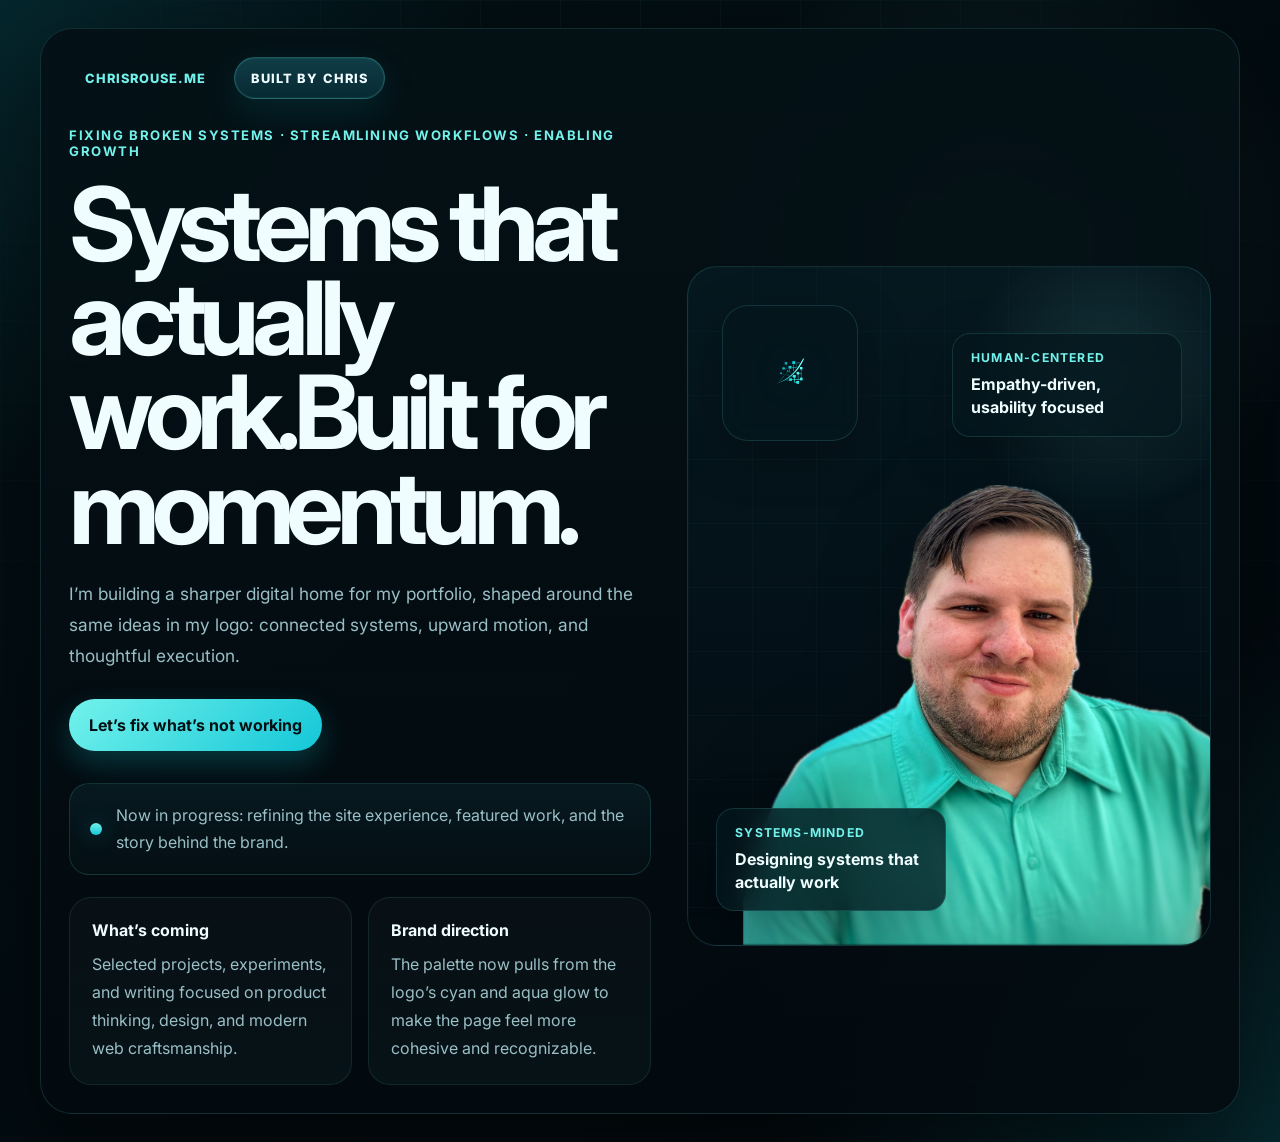
==== index.html @ 2b433639 "Update hero copy and call-to-action text" ====
<!DOCTYPE html>
<html lang="en">
  <head>
    <meta charset="UTF-8" />
    <meta name="viewport" content="width=device-width, initial-scale=1.0" />
    <title>Chris Rouse | Built by Chris</title>
    <meta
      name="description"
      content="A coming soon page for Chris Rouse — builder, designer, and technologist behind Built by Chris."
    />
    <link rel="preconnect" href="https://fonts.googleapis.com" />
    <link rel="preconnect" href="https://fonts.gstatic.com" crossorigin />
    <link
      href="https://fonts.googleapis.com/css2?family=Inter:wght@400;500;600;700;800;900&display=swap"
      rel="stylesheet"
    />
    <link rel="stylesheet" href="styles.css" />
  </head>
  <body>
    <main class="site-shell">
      <section class="hero">
        <header class="topbar">
          <span class="site-tag">chrisrouse.me</span>
          <span class="brand-chip">Built by Chris</span>
        </header>

        <div class="hero-layout">
          <div class="hero-copy">
            <p class="eyebrow">Fixing Broken Systems · Streamlining Workflows · Enabling Growth</p>
            <h1>Systems that actually work.<br\>Built for momentum.</h1>
            <p class="lede">
              I’m building a sharper digital home for my portfolio, shaped around the same ideas in my logo:
              connected systems, upward motion, and thoughtful execution.
            </p>

            <div class="cta-row">
              <a class="button button-primary" href="mailto:hello@chrisrouse.me">Let’s fix what’s not working</a>
              <!--<a class="button button-secondary" href="#about">See the brand direction</a>-->
            </div>

            <div class="status-card" id="about">
              <span class="status-dot" aria-hidden="true"></span>
              <p>Now in progress: refining the site experience, featured work, and the story behind the brand.</p>
            </div>

            <div class="feature-grid">
              <article>
                <h2>What’s coming</h2>
                <p>
                  Selected projects, experiments, and writing focused on product thinking, design, and modern web craftsmanship.
                </p>
              </article>
              <article>
                <h2>Brand direction</h2>
                <p>
                  The palette now pulls from the logo’s cyan and aqua glow to make the page feel more cohesive and recognizable.
                </p>
              </article>
            </div>
          </div>

          <div class="hero-visual" aria-label="Built by Chris brand visuals">
            <div class="visual-frame">
              <img class="brand-watermark" src="assets/logo.png" alt="" />

              <div class="logo-card">
                <img src="assets/logo.png" alt="Built by Chris logo" />
              </div>

              <div class="metric-card metric-card-top">
                <span class="metric-label">Human-centered</span>
                <strong>Empathy-driven, usability focused</strong>
              </div>

              <div class="metric-card metric-card-bottom">
                <span class="metric-label">Systems-minded</span>
                <strong>Designing systems that actually work</strong>
              </div>

              <img class="headshot" src="assets/headshot.png" alt="Chris wearing a teal shirt" />
            </div>
          </div>
        </div>
      </section>
    </main>
  </body>
</html>
---- styles.css ----
:root {
  color-scheme: dark;
  --bg: #031015;
  --bg-deep: #02080c;
  --panel: rgba(4, 19, 26, 0.82);
  --panel-strong: rgba(5, 24, 32, 0.94);
  --line: rgba(103, 242, 238, 0.14);
  --line-strong: rgba(103, 242, 238, 0.24);
  --text: #effdff;
  --muted: #9abfc6;
  --accent: #14c7d7;
  --accent-strong: #73f2ec;
  --accent-soft: rgba(20, 199, 215, 0.14);
  --accent-glow: rgba(20, 199, 215, 0.35);
  --shadow: 0 30px 90px rgba(0, 0, 0, 0.48);
}

* {
  box-sizing: border-box;
}

html {
  scroll-behavior: smooth;
}

body {
  margin: 0;
  min-height: 100vh;
  font-family: 'Inter', system-ui, -apple-system, BlinkMacSystemFont, 'Segoe UI', sans-serif;
  color: var(--text);
  background:
    radial-gradient(circle at top left, rgba(20, 199, 215, 0.12), transparent 28%),
    radial-gradient(circle at 78% 22%, rgba(115, 242, 236, 0.12), transparent 24%),
    radial-gradient(circle at bottom right, rgba(20, 199, 215, 0.16), transparent 30%),
    linear-gradient(140deg, var(--bg), var(--bg-deep));
}

body::before {
  content: '';
  position: fixed;
  inset: 0;
  pointer-events: none;
  background-image:
    linear-gradient(rgba(115, 242, 236, 0.045) 1px, transparent 1px),
    linear-gradient(90deg, rgba(115, 242, 236, 0.045) 1px, transparent 1px);
  background-size: 80px 80px;
  mask-image: radial-gradient(circle at center, black 50%, transparent 100%);
}

img {
  max-width: 100%;
  display: block;
}

.site-shell {
  min-height: 100vh;
  display: grid;
  place-items: center;
  padding: 28px;
}

.hero {
  width: min(1200px, 100%);
  padding: 28px;
  border: 1px solid var(--line);
  border-radius: 32px;
  background: linear-gradient(180deg, rgba(4, 17, 22, 0.92), rgba(3, 10, 15, 0.86));
  box-shadow: var(--shadow);
  backdrop-filter: blur(16px);
  overflow: hidden;
}

.topbar {
  display: flex;
  flex-wrap: wrap;
  gap: 12px;
  align-items: center;
  margin-bottom: 28px;
}

.site-tag,
.brand-chip {
  display: inline-flex;
  align-items: center;
  min-height: 42px;
  padding: 0 16px;
  border-radius: 999px;
  font-size: 0.8rem;
  font-weight: 800;
  letter-spacing: 0.08em;
  text-transform: uppercase;
}

.site-tag {
  color: var(--accent-strong);
}

.brand-chip {
  border: 1px solid var(--line-strong);
  background: linear-gradient(180deg, rgba(18, 68, 79, 0.88), rgba(8, 45, 53, 0.9));
  box-shadow: inset 0 0 0 1px rgba(115, 242, 236, 0.06), 0 12px 36px rgba(20, 199, 215, 0.12);
}

.hero-layout {
  display: grid;
  grid-template-columns: minmax(0, 1fr) minmax(360px, 0.9fr);
  gap: 36px;
  align-items: center;
}

.eyebrow {
  margin: 0 0 18px;
  color: var(--accent-strong);
  font-size: 0.82rem;
  font-weight: 700;
  letter-spacing: 0.12em;
  text-transform: uppercase;
}

h1 {
  margin: 0;
  max-width: 10ch;
  font-size: clamp(3.4rem, 8vw, 6.4rem);
  line-height: 0.92;
  letter-spacing: -0.07em;
}

.lede {
  max-width: 60ch;
  margin: 24px 0 0;
  color: var(--muted);
  font-size: 1.08rem;
  line-height: 1.8;
}

.cta-row {
  display: flex;
  flex-wrap: wrap;
  gap: 14px;
  margin-top: 28px;
}

.button {
  display: inline-flex;
  align-items: center;
  justify-content: center;
  min-height: 52px;
  padding: 0 20px;
  border-radius: 999px;
  text-decoration: none;
  font-weight: 700;
  transition: transform 180ms ease, border-color 180ms ease, background 180ms ease, color 180ms ease;
}

.button:hover,
.button:focus-visible {
  transform: translateY(-1px);
}

.button-primary {
  color: #021014;
  background: linear-gradient(135deg, var(--accent-strong), var(--accent));
  box-shadow: 0 12px 30px rgba(20, 199, 215, 0.24);
}

.button-secondary {
  color: var(--text);
  border: 1px solid var(--line-strong);
  background: rgba(255, 255, 255, 0.02);
}

.status-card {
  display: flex;
  gap: 14px;
  align-items: center;
  margin-top: 32px;
  padding: 18px 20px;
  border-radius: 20px;
  border: 1px solid var(--line);
  background: linear-gradient(180deg, rgba(10, 31, 38, 0.72), rgba(5, 17, 22, 0.75));
}

.status-card p {
  margin: 0;
  color: var(--muted);
  line-height: 1.7;
}

.status-dot {
  width: 12px;
  height: 12px;
  flex-shrink: 0;
  border-radius: 50%;
  background: linear-gradient(180deg, var(--accent-strong), var(--accent));
  box-shadow: 0 0 22px var(--accent-glow);
}

.feature-grid {
  display: grid;
  grid-template-columns: repeat(2, minmax(0, 1fr));
  gap: 16px;
  margin-top: 22px;
}

.feature-grid article {
  padding: 22px;
  border-radius: 22px;
  border: 1px solid rgba(115, 242, 236, 0.1);
  background: linear-gradient(180deg, rgba(255, 255, 255, 0.025), rgba(115, 242, 236, 0.04));
}

.feature-grid h2 {
  margin: 0 0 10px;
  font-size: 1rem;
}

.feature-grid p {
  margin: 0;
  color: var(--muted);
  line-height: 1.75;
}

.hero-visual {
  min-width: 0;
}

.visual-frame {
  position: relative;
  min-height: 680px;
  border-radius: 30px;
  border: 1px solid var(--line);
  background:
    radial-gradient(circle at 80% 16%, rgba(115, 242, 236, 0.14), transparent 20%),
    linear-gradient(180deg, rgba(6, 25, 32, 0.95), rgba(3, 12, 18, 0.9));
  overflow: hidden;
}

.visual-frame::before {
  content: '';
  position: absolute;
  inset: 0;
  background-image:
    linear-gradient(rgba(115, 242, 236, 0.05) 1px, transparent 1px),
    linear-gradient(90deg, rgba(115, 242, 236, 0.05) 1px, transparent 1px);
  background-size: 64px 64px;
  opacity: 0.55;
}

.visual-frame::after {
  content: '';
  position: absolute;
  inset: auto 12% 5% 12%;
  height: 90px;
  border-radius: 50%;
  background: radial-gradient(circle, rgba(20, 199, 215, 0.3), rgba(20, 199, 215, 0));
  filter: blur(16px);
}

.brand-watermark {
  position: absolute;
  top: 9%;
  right: 5%;
  width: min(46%, 250px);
  opacity: 0.15;
  filter: drop-shadow(0 0 28px rgba(115, 242, 236, 0.28));
}

.logo-card,
.metric-card {
  position: absolute;
  z-index: 2;
  border: 1px solid var(--line);
  background: rgba(5, 22, 29, 0.78);
  backdrop-filter: blur(14px);
  box-shadow: 0 16px 50px rgba(0, 0, 0, 0.26);
}

.logo-card {
  top: 38px;
  left: 34px;
  width: 136px;
  aspect-ratio: 1;
  padding: 18px;
  border-radius: 26px;
}

.logo-card img {
  width: 100%;
  height: 100%;
  object-fit: contain;
  filter: drop-shadow(0 0 20px rgba(115, 242, 236, 0.22));
}

.metric-card {
  max-width: 230px;
  padding: 16px 18px;
  border-radius: 18px;
}

.metric-card-top {
  top: 66px;
  right: 28px;
}

.metric-card-bottom {
  bottom: 34px;
  left: 28px;
}

.metric-label {
  display: block;
  margin-bottom: 8px;
  color: var(--accent-strong);
  font-size: 0.76rem;
  font-weight: 700;
  letter-spacing: 0.1em;
  text-transform: uppercase;
}

.metric-card strong {
  display: block;
  line-height: 1.45;
}

.headshot {
  position: absolute;
  z-index: 1;
  bottom: 0;
  left: 50%;
  width: min(94%, 700px);
  transform: translateX(-42%);
  filter: drop-shadow(0 28px 44px rgba(0, 0, 0, 0.28));
}

@media (max-width: 1080px) {
  .hero-layout {
    grid-template-columns: 1fr;
  }

  .hero-copy {
    order: 1;
  }

  .hero-visual {
    order: 2;
  }
}

@media (max-width: 720px) {
  .site-shell {
    padding: 16px;
  }

  .hero {
    padding: 20px;
    border-radius: 24px;
  }

  .feature-grid {
    grid-template-columns: 1fr;
  }

  .visual-frame {
    min-height: 520px;
  }

  .logo-card {
    width: 104px;
    left: 18px;
    top: 18px;
    border-radius: 20px;
  }

  .metric-card {
    position: absolute;
    max-width: 190px;
    padding: 14px 16px;
  }

  .metric-card-top {
    top: 26px;
    right: 18px;
  }

  .metric-card-bottom {
    left: 18px;
    bottom: 18px;
  }

  .headshot {
    width: min(104%, 560px);
    transform: translateX(-45%);
  }
}

@media (max-width: 560px) {
  h1 {
    max-width: none;
    font-size: clamp(2.8rem, 18vw, 4.1rem);
  }

  .lede {
    font-size: 1rem;
  }

  .visual-frame {
    min-height: 460px;
  }

  .brand-watermark {
    top: 18%;
    right: -4%;
    width: 170px;
  }

  .metric-card {
    max-width: 160px;
  }

  .metric-card strong {
    font-size: 0.95rem;
  }
}
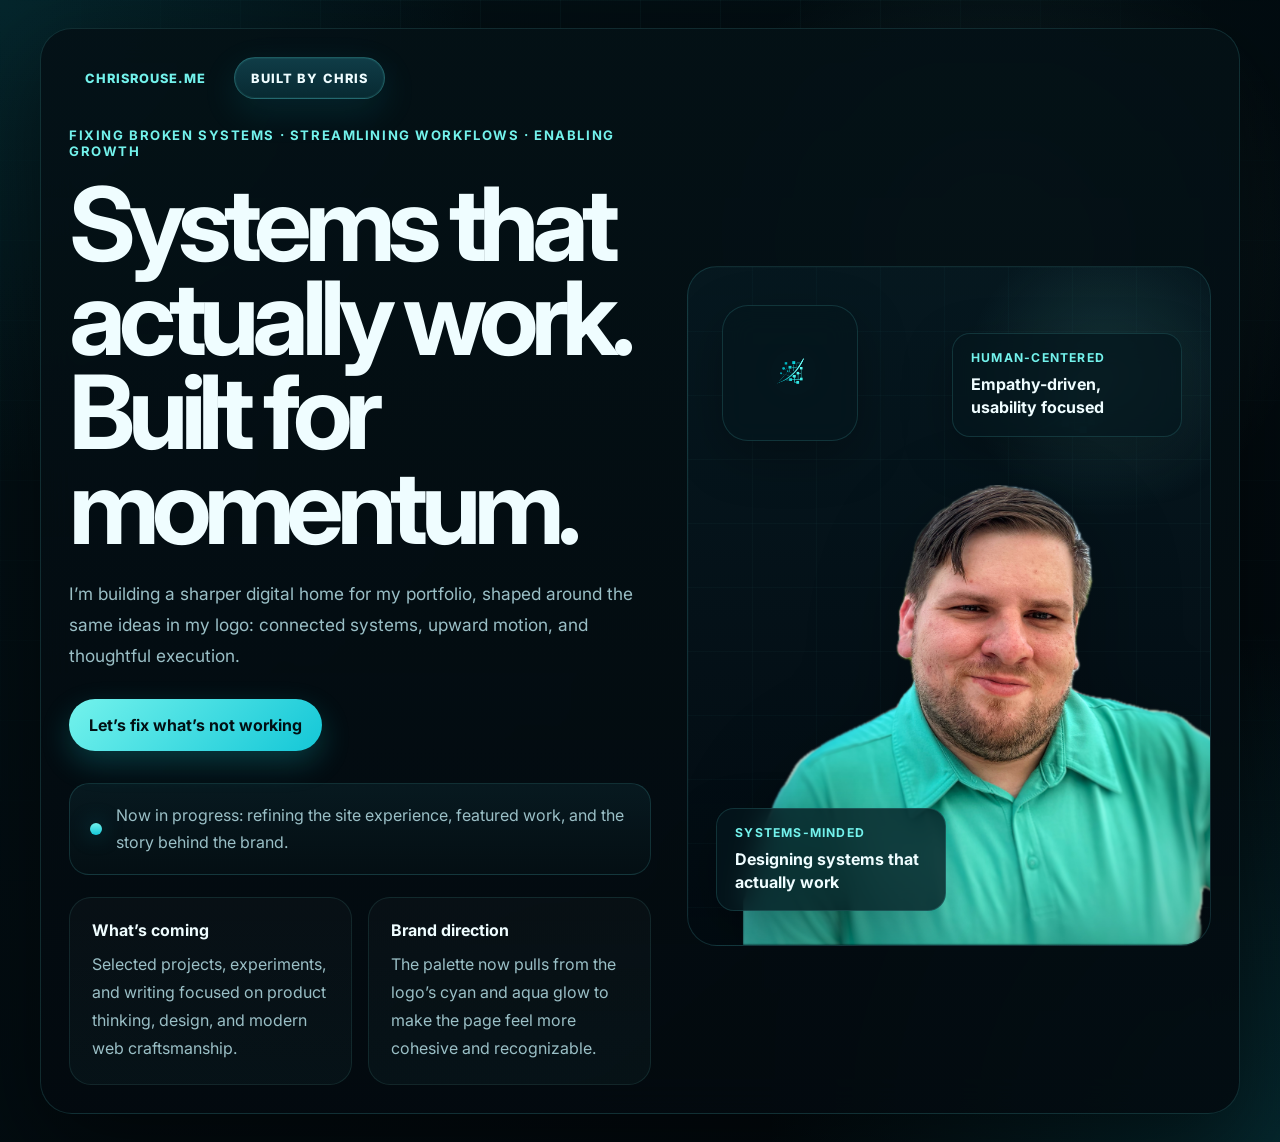
==== commit cf9a025f: "Split h1 into two separate headings" ====
--- a/index.html
+++ b/index.html
@@ -27,7 +27,8 @@
         <div class="hero-layout">
           <div class="hero-copy">
             <p class="eyebrow">Fixing Broken Systems · Streamlining Workflows · Enabling Growth</p>
-            <h1>Systems that actually work.<br\>Built for momentum.</h1>
+            <h1>Systems that actually work.</h1>
+            <h1>Built for momentum.</h1>
             <p class="lede">
               I’m building a sharper digital home for my portfolio, shaped around the same ideas in my logo:
               connected systems, upward motion, and thoughtful execution.
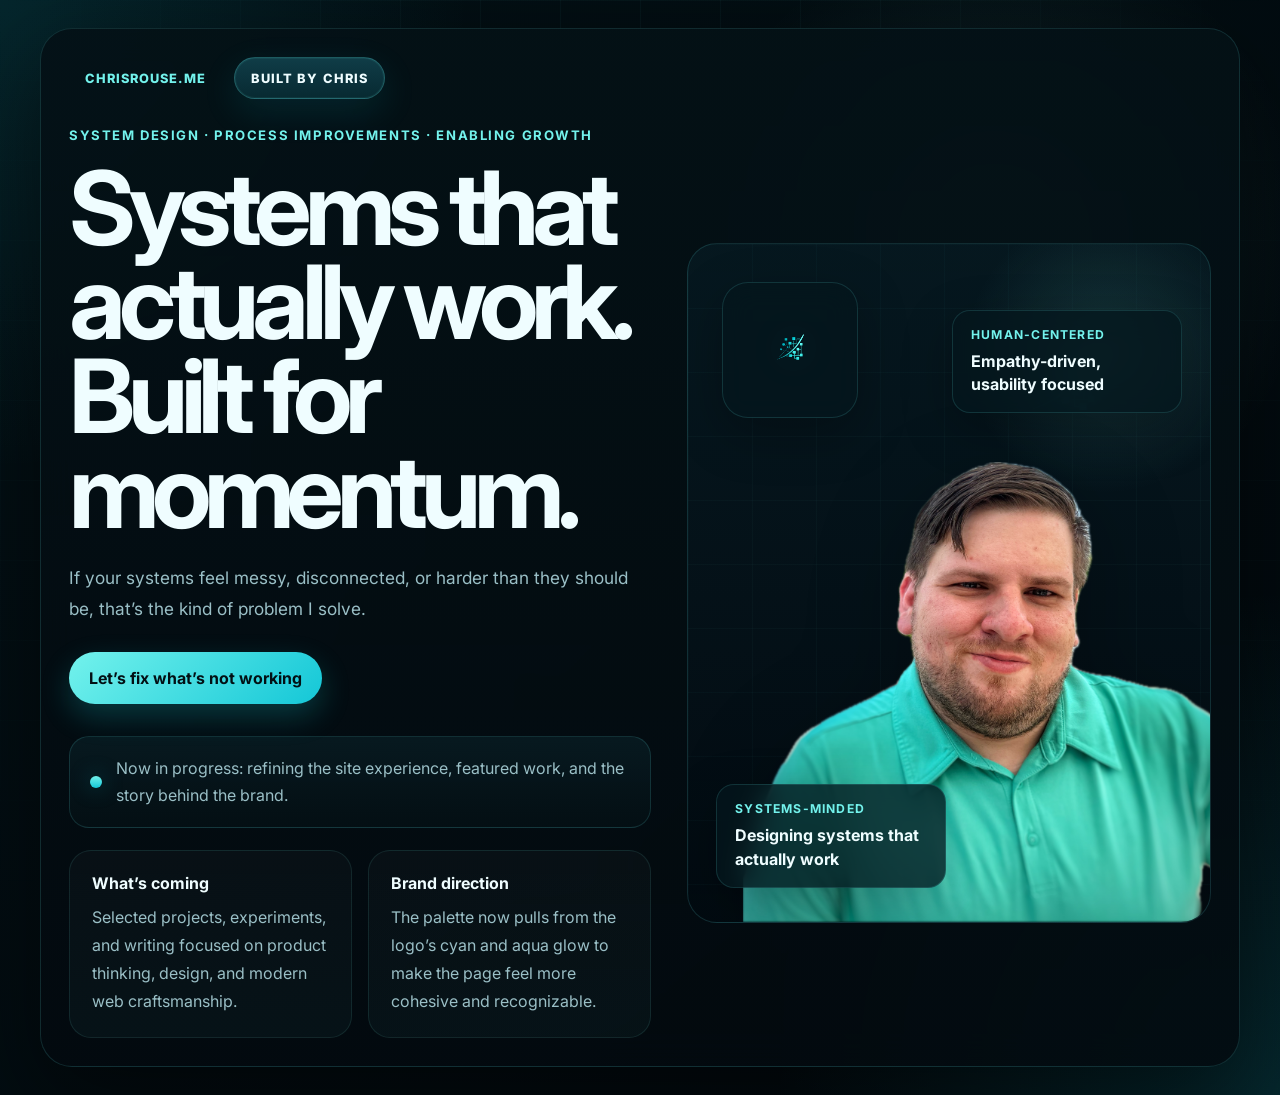
==== commit a2b5dd4c: "Update hero copy in index.html" ====
--- a/index.html
+++ b/index.html
@@ -26,12 +26,11 @@
 
         <div class="hero-layout">
           <div class="hero-copy">
-            <p class="eyebrow">Fixing Broken Systems · Streamlining Workflows · Enabling Growth</p>
+            <p class="eyebrow">System Design · Process Improvements · Enabling Growth</p>
             <h1>Systems that actually work.</h1>
             <h1>Built for momentum.</h1>
             <p class="lede">
-              I’m building a sharper digital home for my portfolio, shaped around the same ideas in my logo:
-              connected systems, upward motion, and thoughtful execution.
+              If your systems feel messy, disconnected, or harder than they should be, that’s the kind of problem I solve.
             </p>
 
             <div class="cta-row">
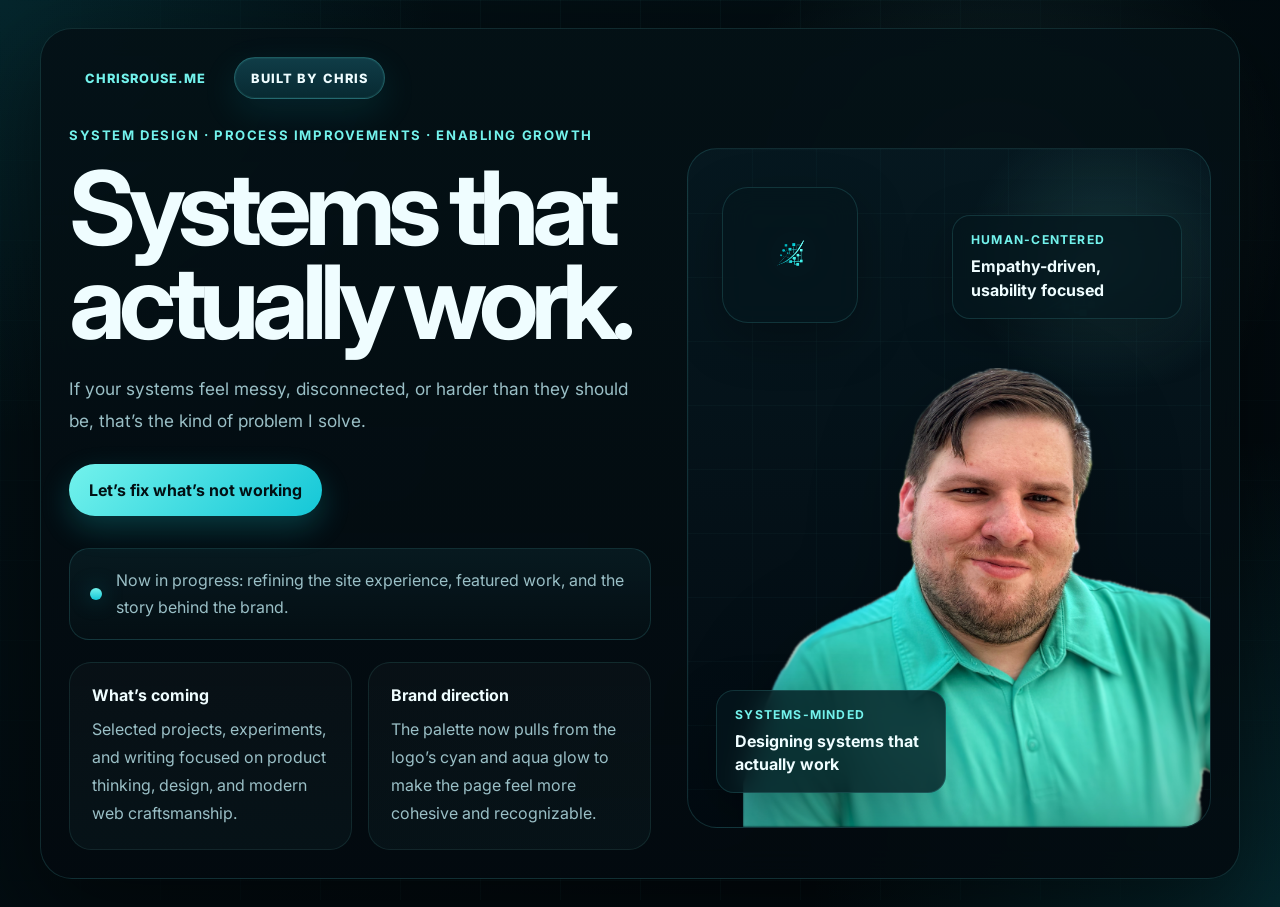
==== commit 5029b02d: "Remove redundant heading from index.html" ====
--- a/index.html
+++ b/index.html
@@ -28,7 +28,6 @@
           <div class="hero-copy">
             <p class="eyebrow">System Design · Process Improvements · Enabling Growth</p>
             <h1>Systems that actually work.</h1>
-            <h1>Built for momentum.</h1>
             <p class="lede">
               If your systems feel messy, disconnected, or harder than they should be, that’s the kind of problem I solve.
             </p>
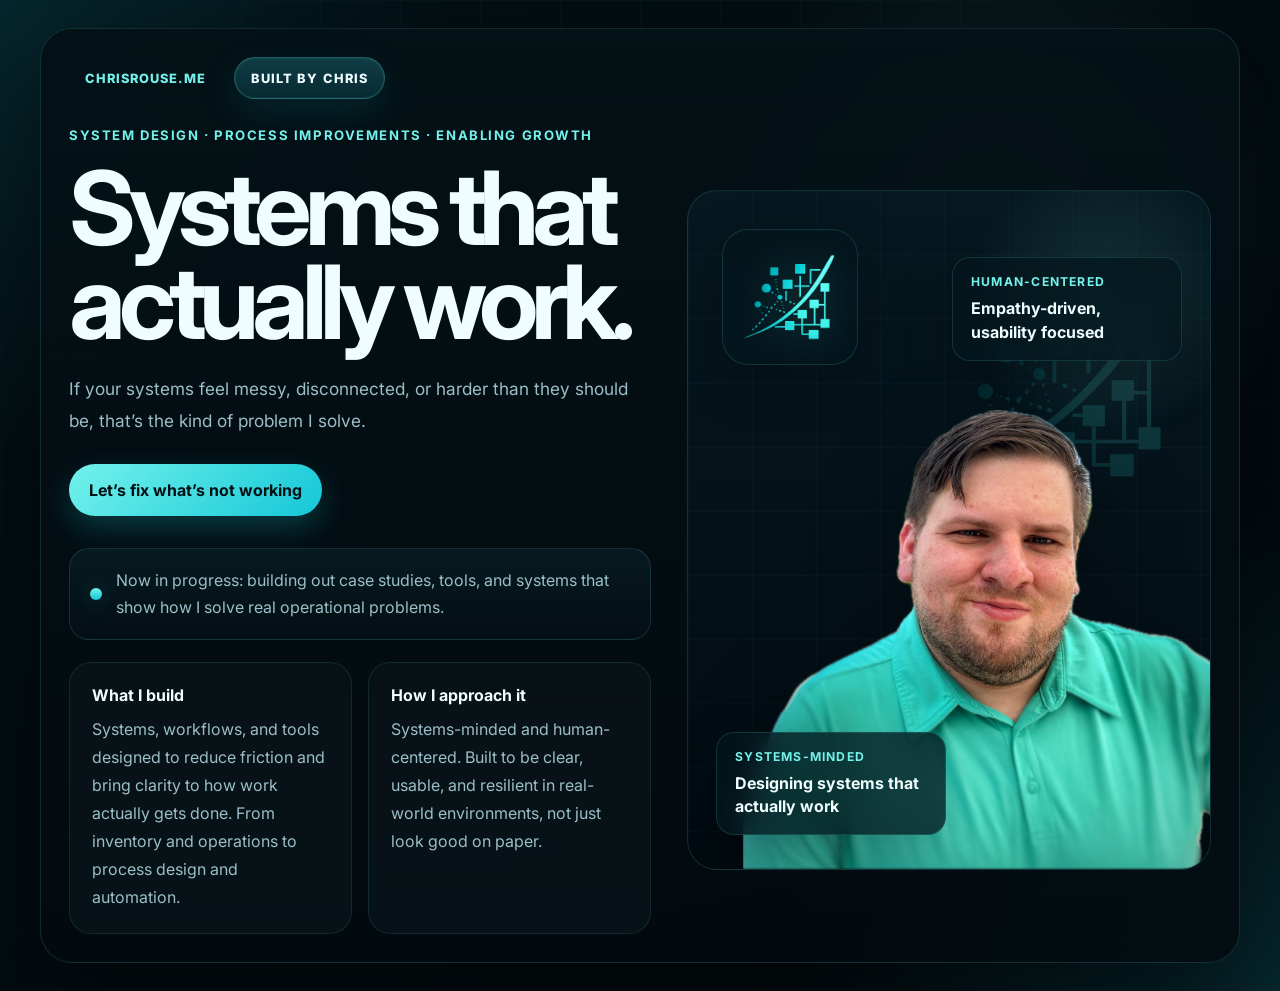
==== commit ff80ff72: "Updates to logo formatting and size" ====
--- a/index.html
+++ b/index.html
@@ -39,21 +39,17 @@
 
             <div class="status-card" id="about">
               <span class="status-dot" aria-hidden="true"></span>
-              <p>Now in progress: refining the site experience, featured work, and the story behind the brand.</p>
+              <p>Now in progress: building out case studies, tools, and systems that show how I solve real operational problems.</p>
             </div>
 
             <div class="feature-grid">
               <article>
-                <h2>What’s coming</h2>
-                <p>
-                  Selected projects, experiments, and writing focused on product thinking, design, and modern web craftsmanship.
-                </p>
+                <h2>What I build</h2>
+                <p>Systems, workflows, and tools designed to reduce friction and bring clarity to how work actually gets done. From inventory and operations to process design and automation.</p>
               </article>
               <article>
-                <h2>Brand direction</h2>
-                <p>
-                  The palette now pulls from the logo’s cyan and aqua glow to make the page feel more cohesive and recognizable.
-                </p>
+                <h2>How I approach it</h2>
+                <p>Systems-minded and human-centered. Built to be clear, usable, and resilient in real-world environments, not just look good on paper.</p>
               </article>
             </div>
           </div>
@@ -62,9 +58,9 @@
             <div class="visual-frame">
               <img class="brand-watermark" src="assets/logo.png" alt="" />
 
-              <div class="logo-card">
-                <img src="assets/logo.png" alt="Built by Chris logo" />
-              </div>
+             <div class="logo-card">
+                <img class="logo-test" src="assets/logo.png" alt="Built by Chris logo" />
+             </div>
 
               <div class="metric-card metric-card-top">
                 <span class="metric-label">Human-centered</span>
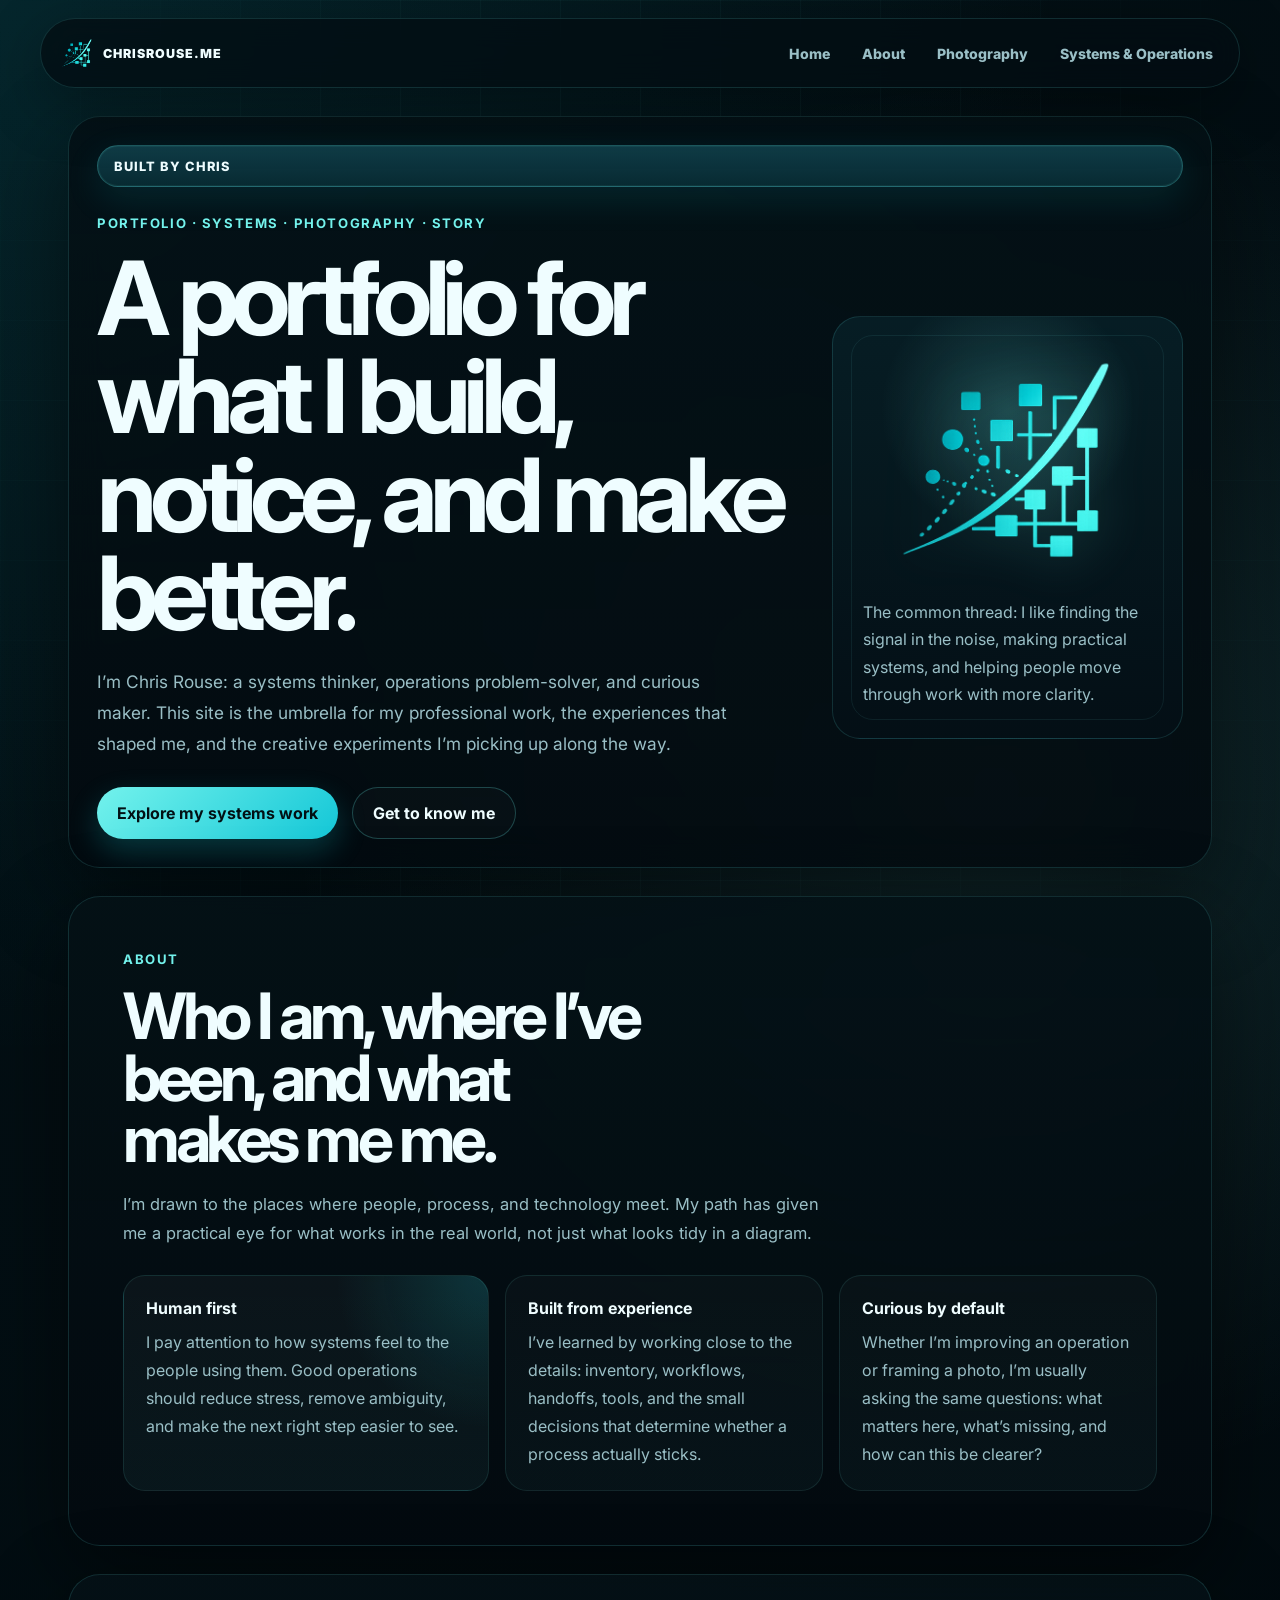
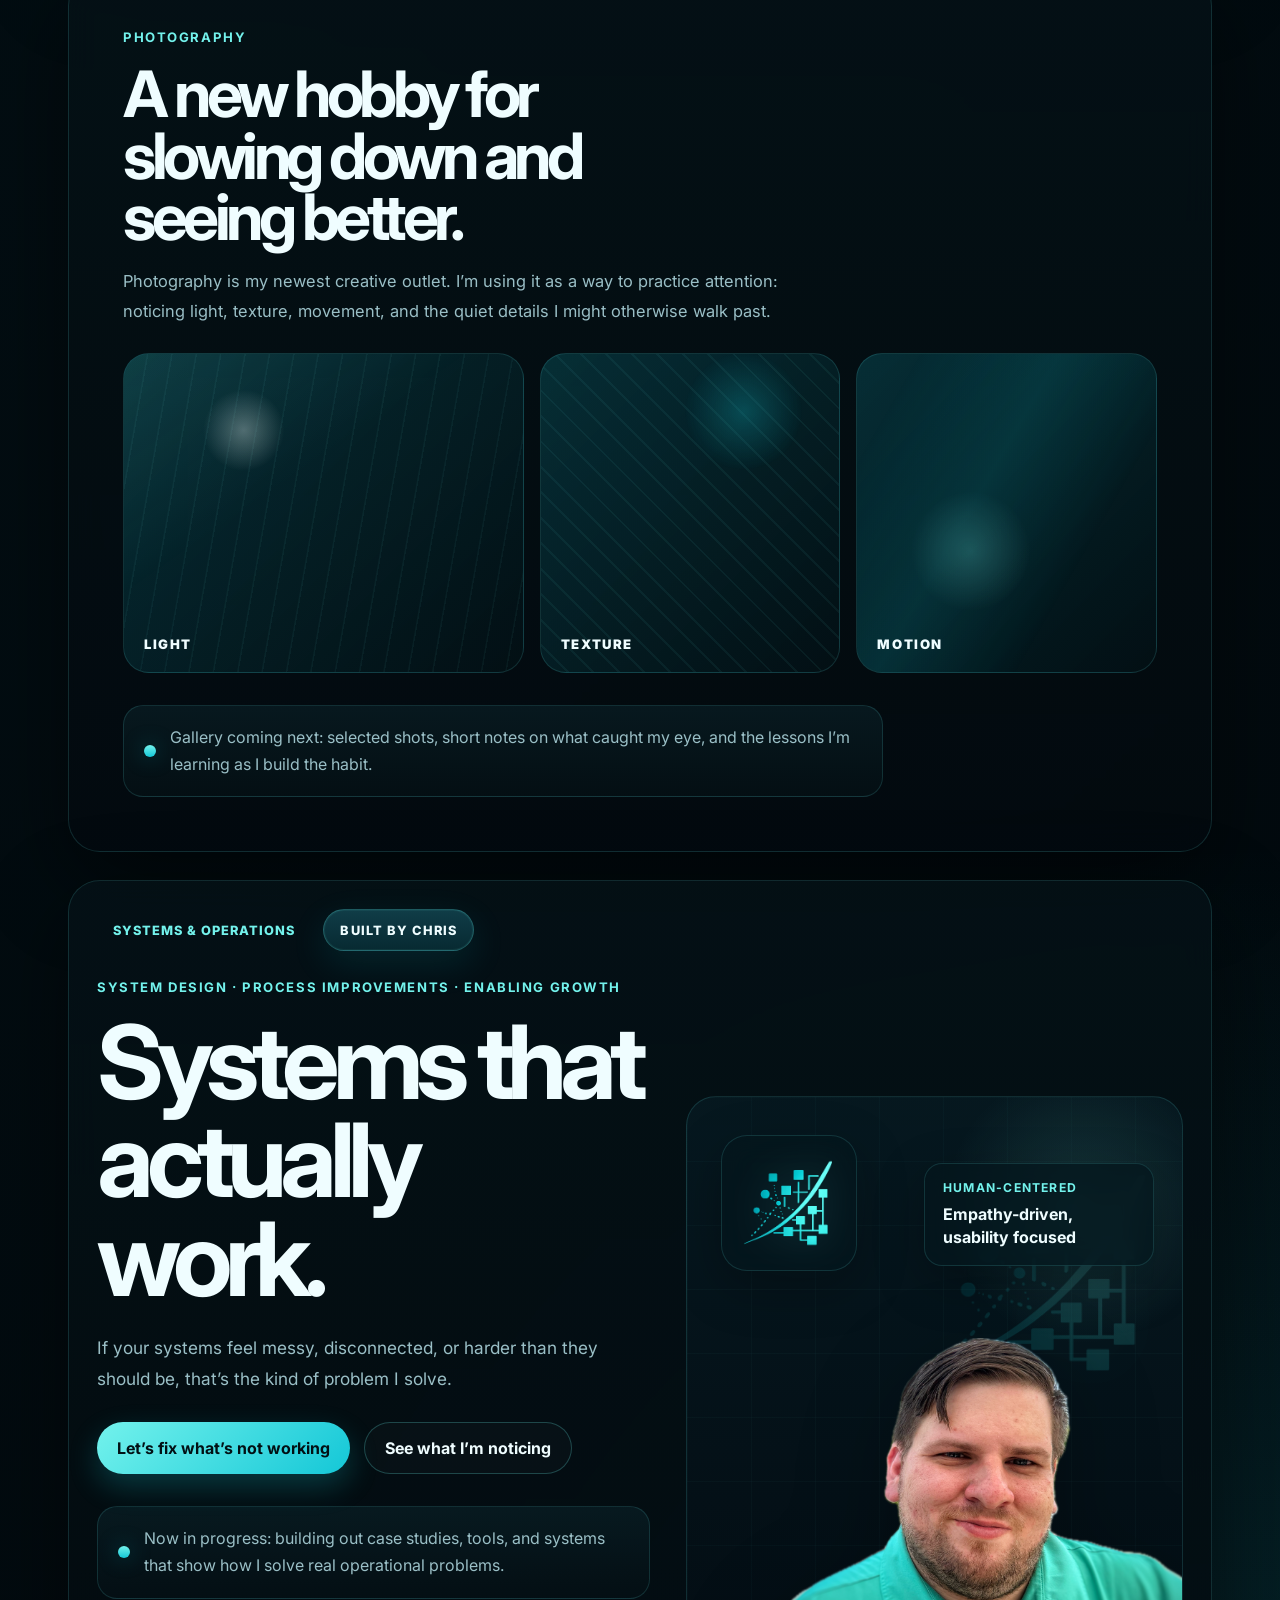
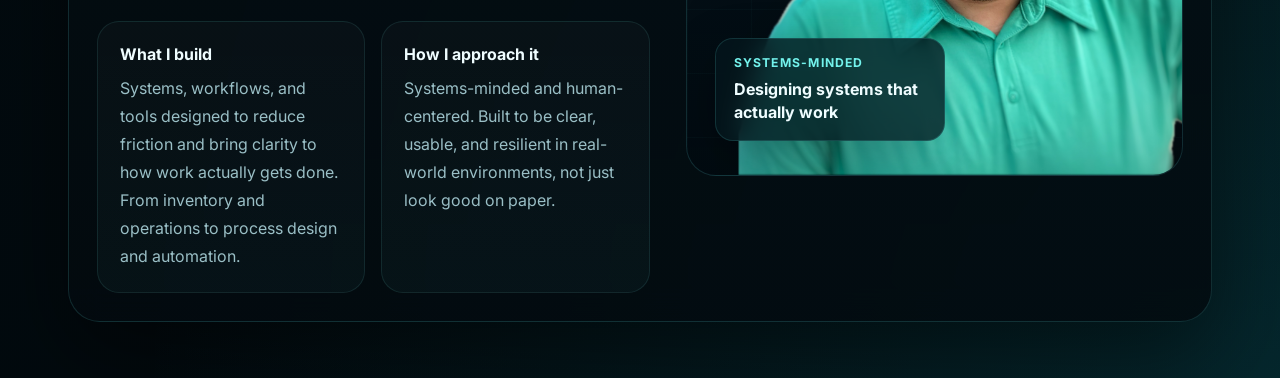
==== commit fc89b5d0: "Add portfolio navigation and sections" ====
--- a/index.html
+++ b/index.html
@@ -6,7 +6,7 @@
     <title>Chris Rouse | Built by Chris</title>
     <meta
       name="description"
-      content="A coming soon page for Chris Rouse — builder, designer, and technologist behind Built by Chris."
+      content="Chris Rouse's portfolio for systems and operations work, personal story, and photography."
     />
     <link rel="preconnect" href="https://fonts.googleapis.com" />
     <link rel="preconnect" href="https://fonts.gstatic.com" crossorigin />
@@ -17,38 +17,135 @@
     <link rel="stylesheet" href="styles.css" />
   </head>
   <body>
+    <header class="site-header" aria-label="Primary navigation">
+      <a class="site-mark" href="#home" aria-label="Chris Rouse home">
+        <img src="assets/logo.png" alt="" />
+        <span>chrisrouse.me</span>
+      </a>
+      <nav class="site-nav">
+        <a href="#home">Home</a>
+        <a href="#about">About</a>
+        <a href="#photography">Photography</a>
+        <a href="#systems">Systems &amp; Operations</a>
+      </nav>
+    </header>
+
     <main class="site-shell">
-      <section class="hero">
+      <section class="hero home-hero" id="home" aria-labelledby="home-title">
+        <div class="section-kicker">Built by Chris</div>
+        <div class="home-layout">
+          <div>
+            <p class="eyebrow">Portfolio · Systems · Photography · Story</p>
+            <h1 id="home-title">A portfolio for what I build, notice, and make better.</h1>
+            <p class="lede">
+              I’m Chris Rouse: a systems thinker, operations problem-solver, and curious maker. This site is the umbrella for my professional work, the experiences that shaped me, and the creative experiments I’m picking up along the way.
+            </p>
+            <div class="cta-row">
+              <a class="button button-primary" href="#systems">Explore my systems work</a>
+              <a class="button button-secondary" href="#about">Get to know me</a>
+            </div>
+          </div>
+
+          <div class="intro-card">
+            <img class="intro-logo" src="assets/logo.png" alt="Built by Chris logo" />
+            <p>
+              The common thread: I like finding the signal in the noise, making practical systems, and helping people move through work with more clarity.
+            </p>
+          </div>
+        </div>
+      </section>
+
+      <section class="content-section" id="about" aria-labelledby="about-title">
+        <div class="section-heading">
+          <p class="eyebrow">About</p>
+          <h2 id="about-title">Who I am, where I’ve been, and what makes me me.</h2>
+          <p>
+            I’m drawn to the places where people, process, and technology meet. My path has given me a practical eye for what works in the real world, not just what looks tidy in a diagram.
+          </p>
+        </div>
+
+        <div class="about-grid">
+          <article class="story-card story-card-featured">
+            <h3>Human first</h3>
+            <p>
+              I pay attention to how systems feel to the people using them. Good operations should reduce stress, remove ambiguity, and make the next right step easier to see.
+            </p>
+          </article>
+          <article class="story-card">
+            <h3>Built from experience</h3>
+            <p>
+              I’ve learned by working close to the details: inventory, workflows, handoffs, tools, and the small decisions that determine whether a process actually sticks.
+            </p>
+          </article>
+          <article class="story-card">
+            <h3>Curious by default</h3>
+            <p>
+              Whether I’m improving an operation or framing a photo, I’m usually asking the same questions: what matters here, what’s missing, and how can this be clearer?
+            </p>
+          </article>
+        </div>
+      </section>
+
+      <section class="content-section" id="photography" aria-labelledby="photography-title">
+        <div class="section-heading">
+          <p class="eyebrow">Photography</p>
+          <h2 id="photography-title">A new hobby for slowing down and seeing better.</h2>
+          <p>
+            Photography is my newest creative outlet. I’m using it as a way to practice attention: noticing light, texture, movement, and the quiet details I might otherwise walk past.
+          </p>
+        </div>
+
+        <div class="photo-grid" aria-label="Photography collection preview">
+          <article class="photo-card photo-card-one">
+            <span>Light</span>
+          </article>
+          <article class="photo-card photo-card-two">
+            <span>Texture</span>
+          </article>
+          <article class="photo-card photo-card-three">
+            <span>Motion</span>
+          </article>
+        </div>
+
+        <div class="status-card photo-note">
+          <span class="status-dot" aria-hidden="true"></span>
+          <p>
+            Gallery coming next: selected shots, short notes on what caught my eye, and the lessons I’m learning as I build the habit.
+          </p>
+        </div>
+      </section>
+
+      <section class="hero systems-hero" id="systems" aria-labelledby="systems-title">
         <header class="topbar">
-          <span class="site-tag">chrisrouse.me</span>
+          <span class="site-tag">Systems &amp; Operations</span>
           <span class="brand-chip">Built by Chris</span>
         </header>
 
         <div class="hero-layout">
           <div class="hero-copy">
             <p class="eyebrow">System Design · Process Improvements · Enabling Growth</p>
-            <h1>Systems that actually work.</h1>
+            <h2 id="systems-title" class="hero-title">Systems that actually work.</h2>
             <p class="lede">
               If your systems feel messy, disconnected, or harder than they should be, that’s the kind of problem I solve.
             </p>
 
             <div class="cta-row">
               <a class="button button-primary" href="mailto:hello@chrisrouse.me">Let’s fix what’s not working</a>
-              <!--<a class="button button-secondary" href="#about">See the brand direction</a>-->
+              <a class="button button-secondary" href="#photography">See what I’m noticing</a>
             </div>
 
-            <div class="status-card" id="about">
+            <div class="status-card">
               <span class="status-dot" aria-hidden="true"></span>
               <p>Now in progress: building out case studies, tools, and systems that show how I solve real operational problems.</p>
             </div>
 
             <div class="feature-grid">
               <article>
-                <h2>What I build</h2>
+                <h3>What I build</h3>
                 <p>Systems, workflows, and tools designed to reduce friction and bring clarity to how work actually gets done. From inventory and operations to process design and automation.</p>
               </article>
               <article>
-                <h2>How I approach it</h2>
+                <h3>How I approach it</h3>
                 <p>Systems-minded and human-centered. Built to be clear, usable, and resilient in real-world environments, not just look good on paper.</p>
               </article>
             </div>
@@ -58,9 +155,9 @@
             <div class="visual-frame">
               <img class="brand-watermark" src="assets/logo.png" alt="" />
 
-             <div class="logo-card">
+              <div class="logo-card">
                 <img class="logo-test" src="assets/logo.png" alt="Built by Chris logo" />
-             </div>
+              </div>
 
               <div class="metric-card metric-card-top">
                 <span class="metric-label">Human-centered</span>
--- a/styles.css
+++ b/styles.css
@@ -21,6 +21,7 @@
 
 html {
   scroll-behavior: smooth;
+  scroll-padding-top: 112px;
 }
 
 body {
@@ -52,16 +53,86 @@
   display: block;
 }
 
+.site-header {
+  position: sticky;
+  top: 18px;
+  z-index: 10;
+  display: flex;
+  flex-wrap: wrap;
+  gap: 16px;
+  align-items: center;
+  justify-content: space-between;
+  width: min(1200px, calc(100% - 56px));
+  margin: 18px auto 0;
+  padding: 12px;
+  border: 1px solid var(--line);
+  border-radius: 999px;
+  background: rgba(3, 13, 18, 0.78);
+  box-shadow: 0 18px 60px rgba(0, 0, 0, 0.32);
+  backdrop-filter: blur(18px);
+}
+
+.site-mark,
+.site-nav a {
+  color: var(--text);
+  text-decoration: none;
+}
+
+.site-mark {
+  display: inline-flex;
+  gap: 10px;
+  align-items: center;
+  padding: 6px 14px 6px 8px;
+  border-radius: 999px;
+  font-size: 0.78rem;
+  font-weight: 900;
+  letter-spacing: 0.08em;
+  text-transform: uppercase;
+}
+
+.site-mark img {
+  width: 32px;
+  height: 32px;
+  object-fit: contain;
+}
+
+.site-nav {
+  display: flex;
+  flex-wrap: wrap;
+  gap: 4px;
+  justify-content: flex-end;
+}
+
+.site-nav a {
+  padding: 10px 13px;
+  border: 1px solid transparent;
+  border-radius: 999px;
+  color: var(--muted);
+  font-size: 0.88rem;
+  font-weight: 800;
+  transition: color 180ms ease, border-color 180ms ease, background 180ms ease;
+}
+
+.site-nav a:hover,
+.site-nav a:focus-visible {
+  color: var(--text);
+  border-color: var(--line-strong);
+  background: rgba(255, 255, 255, 0.04);
+}
+
 .site-shell {
-  min-height: 100vh;
+  position: relative;
+  z-index: 1;
   display: grid;
-  place-items: center;
-  padding: 28px;
-}
-
-.hero {
+  gap: 28px;
   width: min(1200px, 100%);
-  padding: 28px;
+  margin: 0 auto;
+  padding: 28px 28px 56px;
+}
+
+.hero,
+.content-section {
+  width: 100%;
   border: 1px solid var(--line);
   border-radius: 32px;
   background: linear-gradient(180deg, rgba(4, 17, 22, 0.92), rgba(3, 10, 15, 0.86));
@@ -70,12 +141,89 @@
   overflow: hidden;
 }
 
+.hero {
+  padding: 28px;
+}
+
+.home-hero {
+  min-height: 72vh;
+  display: grid;
+  align-items: center;
+}
+
+.content-section {
+  padding: clamp(28px, 5vw, 54px);
+}
+
+.section-kicker,
+.topbar {
+  margin-bottom: 28px;
+}
+
+.section-kicker {
+  display: inline-flex;
+  align-items: center;
+  min-height: 42px;
+  padding: 0 16px;
+  border: 1px solid var(--line-strong);
+  border-radius: 999px;
+  background: linear-gradient(180deg, rgba(18, 68, 79, 0.88), rgba(8, 45, 53, 0.9));
+  box-shadow: inset 0 0 0 1px rgba(115, 242, 236, 0.06), 0 12px 36px rgba(20, 199, 215, 0.12);
+  font-size: 0.8rem;
+  font-weight: 800;
+  letter-spacing: 0.08em;
+  text-transform: uppercase;
+}
+
+.home-layout {
+  display: grid;
+  grid-template-columns: minmax(0, 1.1fr) minmax(280px, 0.55fr);
+  gap: 32px;
+  align-items: center;
+}
+
+.intro-card {
+  position: relative;
+  min-height: 360px;
+  display: grid;
+  align-content: end;
+  gap: 26px;
+  padding: 30px;
+  border: 1px solid var(--line);
+  border-radius: 28px;
+  background:
+    radial-gradient(circle at 50% 22%, rgba(115, 242, 236, 0.18), transparent 34%),
+    linear-gradient(180deg, rgba(7, 31, 39, 0.9), rgba(4, 16, 22, 0.92));
+  overflow: hidden;
+}
+
+.intro-card::before {
+  content: '';
+  position: absolute;
+  inset: 18px;
+  border: 1px solid rgba(115, 242, 236, 0.08);
+  border-radius: 22px;
+}
+
+.intro-logo {
+  position: relative;
+  width: min(78%, 260px);
+  margin: 0 auto;
+  filter: drop-shadow(0 0 26px rgba(115, 242, 236, 0.24));
+}
+
+.intro-card p {
+  position: relative;
+  margin: 0;
+  color: var(--muted);
+  line-height: 1.7;
+}
+
 .topbar {
   display: flex;
   flex-wrap: wrap;
   gap: 12px;
   align-items: center;
-  margin-bottom: 28px;
 }
 
 .site-tag,
@@ -117,12 +265,40 @@
   text-transform: uppercase;
 }
 
+h1,
+.hero-title,
+.section-heading h2 {
+  margin: 0;
+  line-height: 0.96;
+  letter-spacing: -0.07em;
+}
+
 h1 {
-  margin: 0;
+  max-width: 12ch;
+  font-size: clamp(3.4rem, 8vw, 6.4rem);
+}
+
+.hero-title {
   max-width: 10ch;
   font-size: clamp(3.4rem, 8vw, 6.4rem);
-  line-height: 0.92;
-  letter-spacing: -0.07em;
+}
+
+.section-heading {
+  max-width: 780px;
+  margin-bottom: 26px;
+}
+
+.section-heading h2 {
+  max-width: 13ch;
+  font-size: clamp(2.4rem, 5vw, 4.4rem);
+}
+
+.section-heading p:not(.eyebrow) {
+  max-width: 70ch;
+  margin: 20px 0 0;
+  color: var(--muted);
+  font-size: 1.03rem;
+  line-height: 1.8;
 }
 
 .lede {
@@ -195,29 +371,103 @@
   box-shadow: 0 0 22px var(--accent-glow);
 }
 
+.feature-grid,
+.about-grid,
+.photo-grid {
+  display: grid;
+  gap: 16px;
+}
+
 .feature-grid {
-  display: grid;
   grid-template-columns: repeat(2, minmax(0, 1fr));
-  gap: 16px;
   margin-top: 22px;
 }
 
-.feature-grid article {
+.about-grid {
+  grid-template-columns: 1.15fr repeat(2, minmax(0, 1fr));
+}
+
+.feature-grid article,
+.story-card {
   padding: 22px;
   border-radius: 22px;
   border: 1px solid rgba(115, 242, 236, 0.1);
   background: linear-gradient(180deg, rgba(255, 255, 255, 0.025), rgba(115, 242, 236, 0.04));
 }
 
-.feature-grid h2 {
+.story-card-featured {
+  background:
+    radial-gradient(circle at top right, rgba(20, 199, 215, 0.18), transparent 36%),
+    linear-gradient(180deg, rgba(255, 255, 255, 0.035), rgba(115, 242, 236, 0.055));
+}
+
+.feature-grid h3,
+.story-card h3 {
   margin: 0 0 10px;
   font-size: 1rem;
 }
 
-.feature-grid p {
+.feature-grid p,
+.story-card p {
   margin: 0;
   color: var(--muted);
   line-height: 1.75;
+}
+
+.photo-grid {
+  grid-template-columns: 1.2fr 0.9fr 0.9fr;
+}
+
+.photo-card {
+  position: relative;
+  min-height: 320px;
+  display: flex;
+  align-items: flex-end;
+  padding: 20px;
+  border: 1px solid var(--line);
+  border-radius: 26px;
+  overflow: hidden;
+  background: linear-gradient(135deg, rgba(20, 199, 215, 0.18), rgba(3, 16, 21, 0.9));
+}
+
+.photo-card::before {
+  content: '';
+  position: absolute;
+  inset: 0;
+  opacity: 0.75;
+}
+
+.photo-card-one::before {
+  background:
+    radial-gradient(circle at 30% 24%, rgba(239, 253, 255, 0.42), transparent 11%),
+    linear-gradient(145deg, rgba(115, 242, 236, 0.12), transparent 42%),
+    repeating-linear-gradient(100deg, transparent 0 22px, rgba(115, 242, 236, 0.07) 23px 24px);
+}
+
+.photo-card-two::before {
+  background:
+    radial-gradient(circle at 68% 18%, rgba(20, 199, 215, 0.34), transparent 18%),
+    repeating-linear-gradient(45deg, rgba(115, 242, 236, 0.08) 0 2px, transparent 2px 18px);
+}
+
+.photo-card-three::before {
+  background:
+    radial-gradient(circle at 38% 62%, rgba(115, 242, 236, 0.28), transparent 22%),
+    linear-gradient(120deg, transparent 12%, rgba(20, 199, 215, 0.16) 42%, transparent 72%);
+}
+
+.photo-card span {
+  position: relative;
+  z-index: 1;
+  color: var(--text);
+  font-size: 0.82rem;
+  font-weight: 900;
+  letter-spacing: 0.12em;
+  text-transform: uppercase;
+}
+
+.photo-note {
+  max-width: 760px;
 }
 
 .hero-visual {
@@ -333,7 +583,10 @@
 }
 
 @media (max-width: 1080px) {
-  .hero-layout {
+  .home-layout,
+  .hero-layout,
+  .about-grid,
+  .photo-grid {
     grid-template-columns: 1fr;
   }
 
@@ -347,11 +600,31 @@
 }
 
 @media (max-width: 720px) {
+  html {
+    scroll-padding-top: 170px;
+  }
+
+  .site-header {
+    width: calc(100% - 32px);
+    top: 12px;
+    border-radius: 24px;
+  }
+
+  .site-nav {
+    justify-content: flex-start;
+  }
+
+  .site-nav a {
+    padding: 9px 10px;
+    font-size: 0.78rem;
+  }
+
   .site-shell {
-    padding: 16px;
-  }
-
-  .hero {
+    padding: 16px 16px 40px;
+  }
+
+  .hero,
+  .content-section {
     padding: 20px;
     border-radius: 24px;
   }
@@ -394,13 +667,24 @@
 }
 
 @media (max-width: 560px) {
-  h1 {
+  h1,
+  .hero-title {
     max-width: none;
     font-size: clamp(2.8rem, 18vw, 4.1rem);
   }
 
+  .section-heading h2 {
+    max-width: none;
+    font-size: clamp(2.2rem, 14vw, 3.2rem);
+  }
+
   .lede {
     font-size: 1rem;
+  }
+
+  .intro-card,
+  .photo-card {
+    min-height: 260px;
   }
 
   .visual-frame {
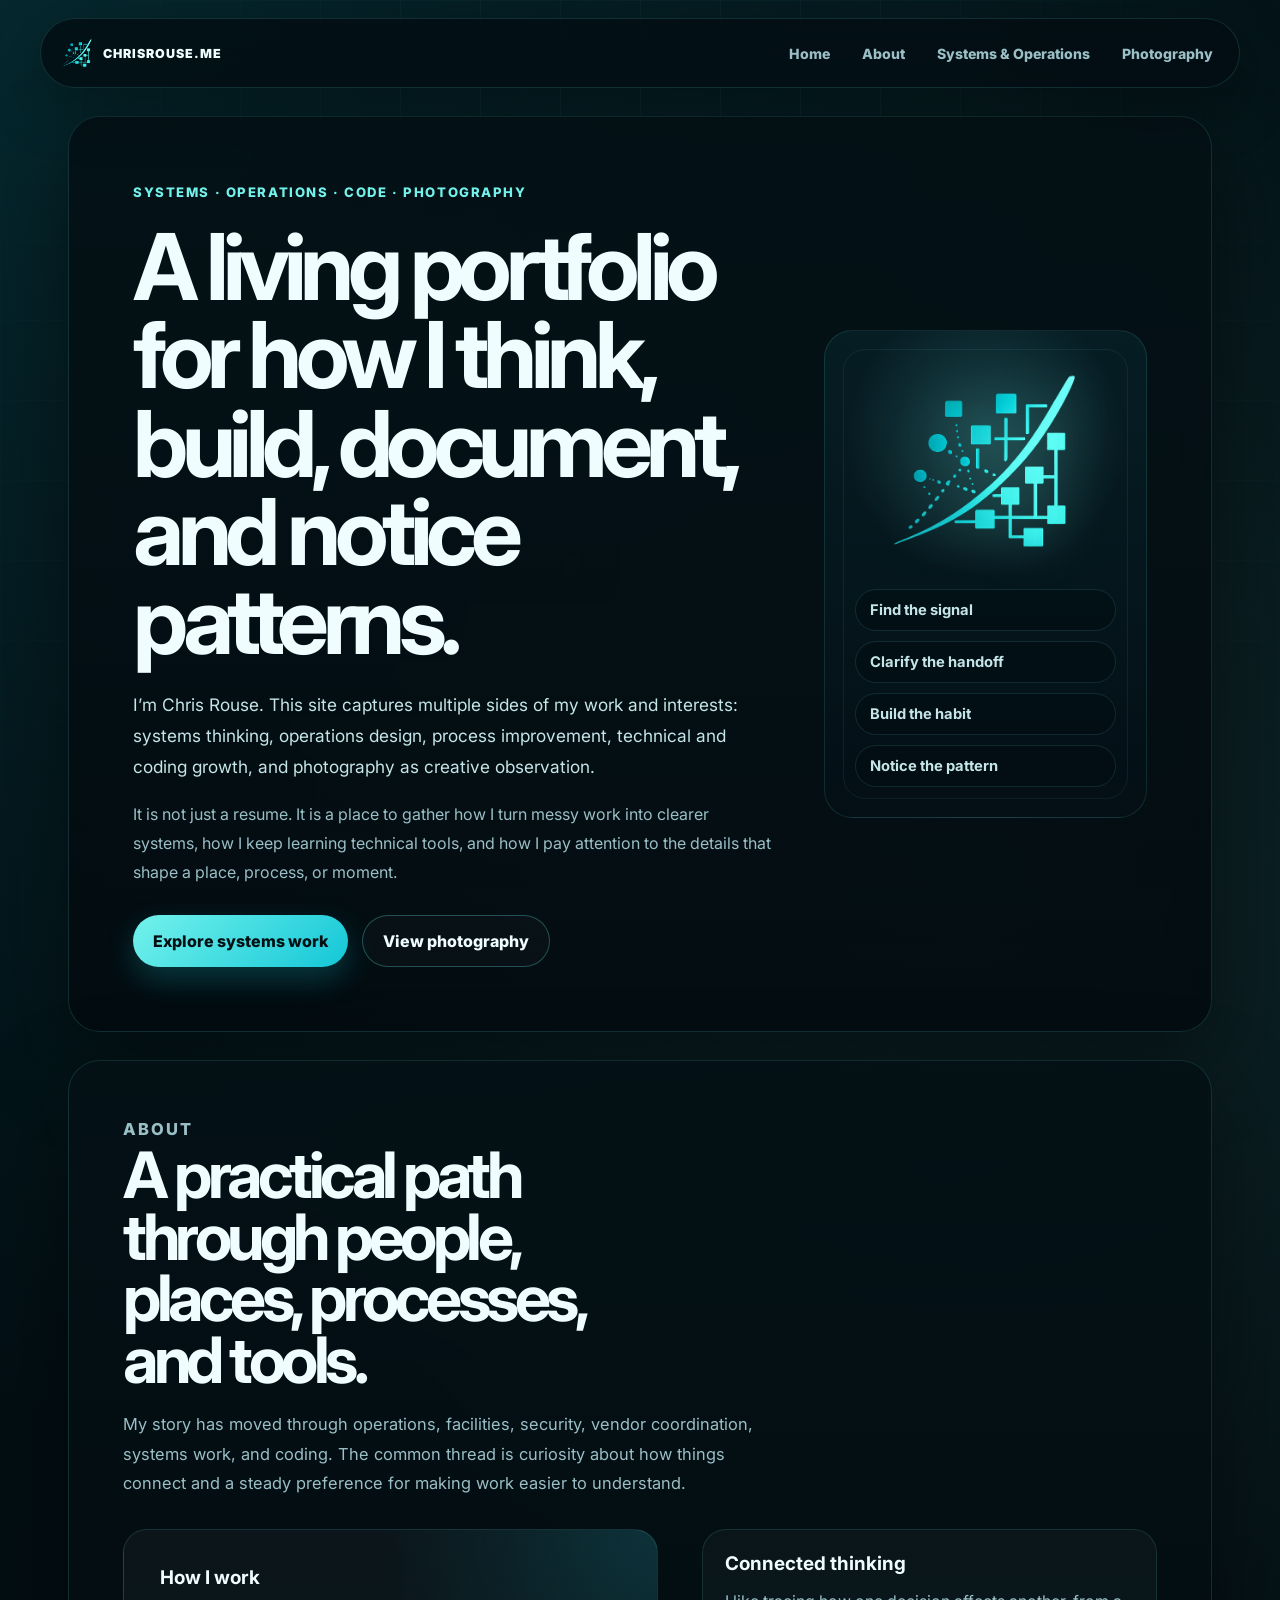
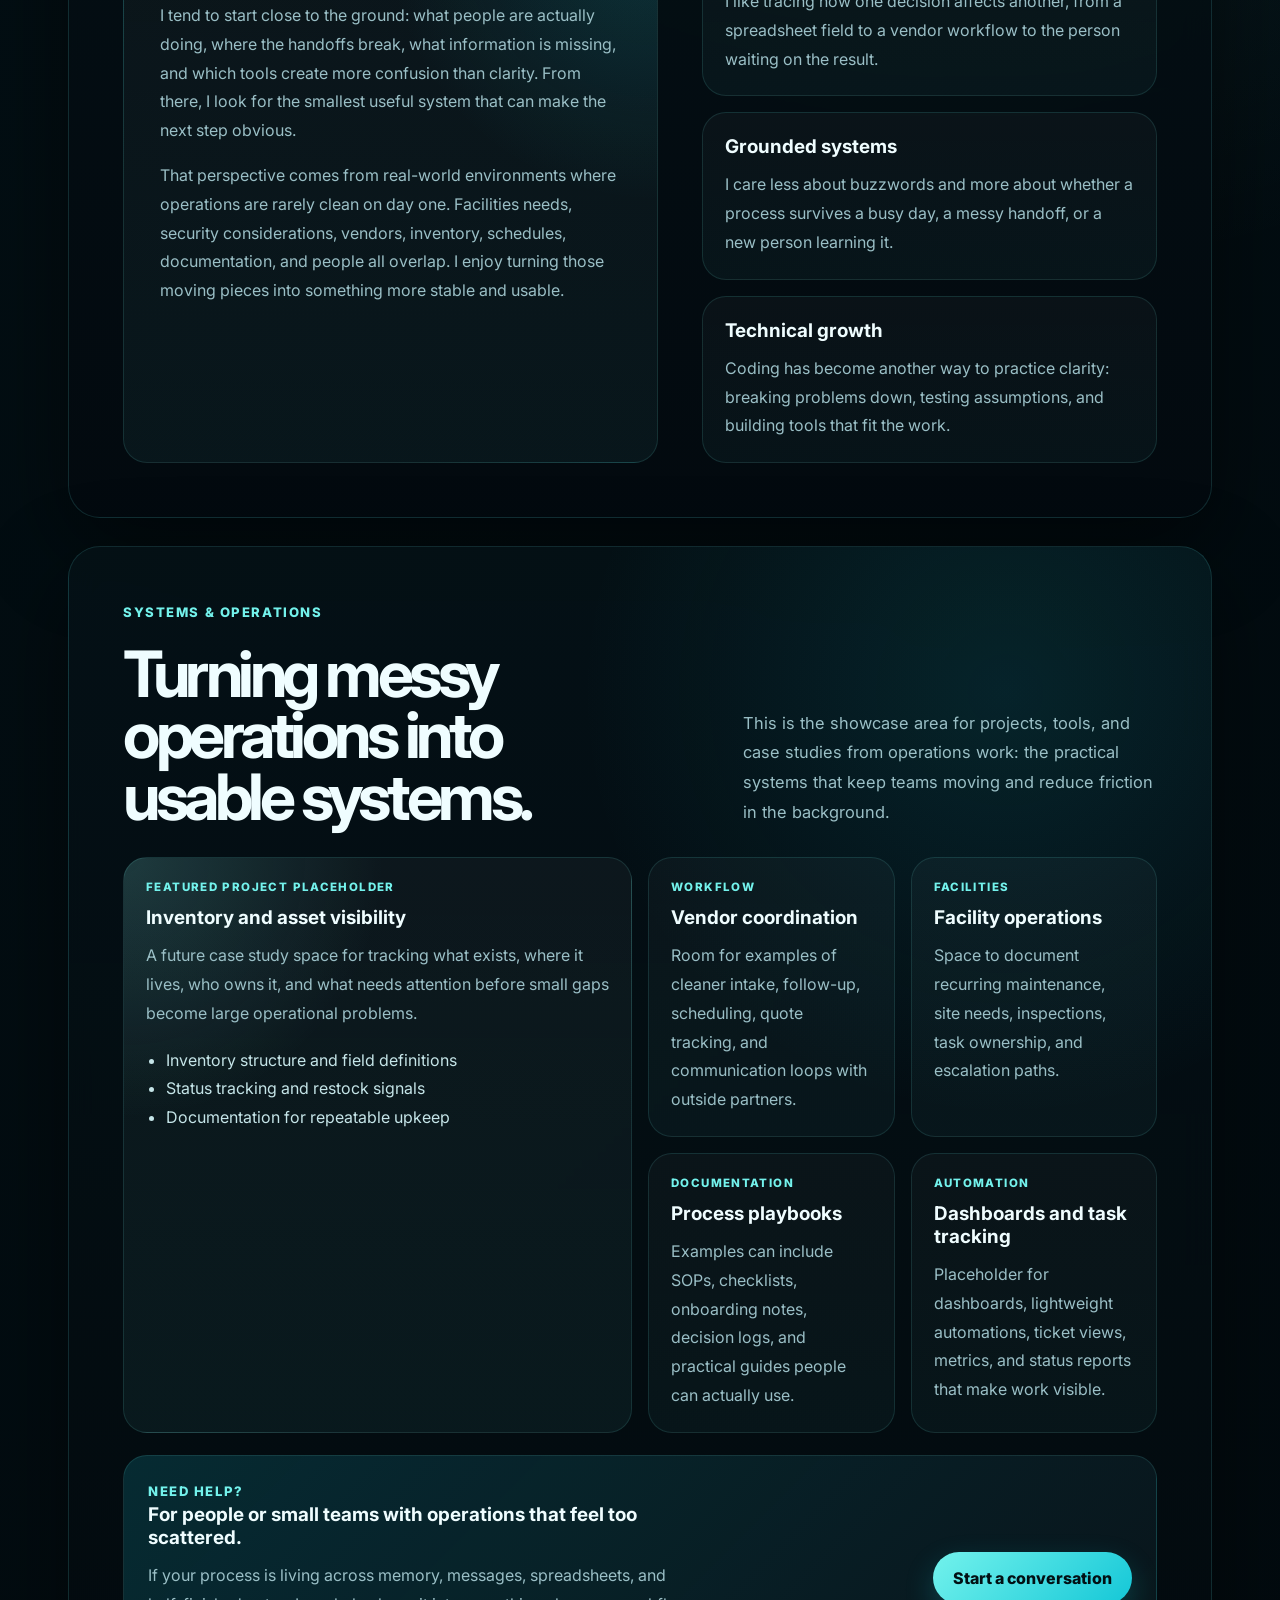
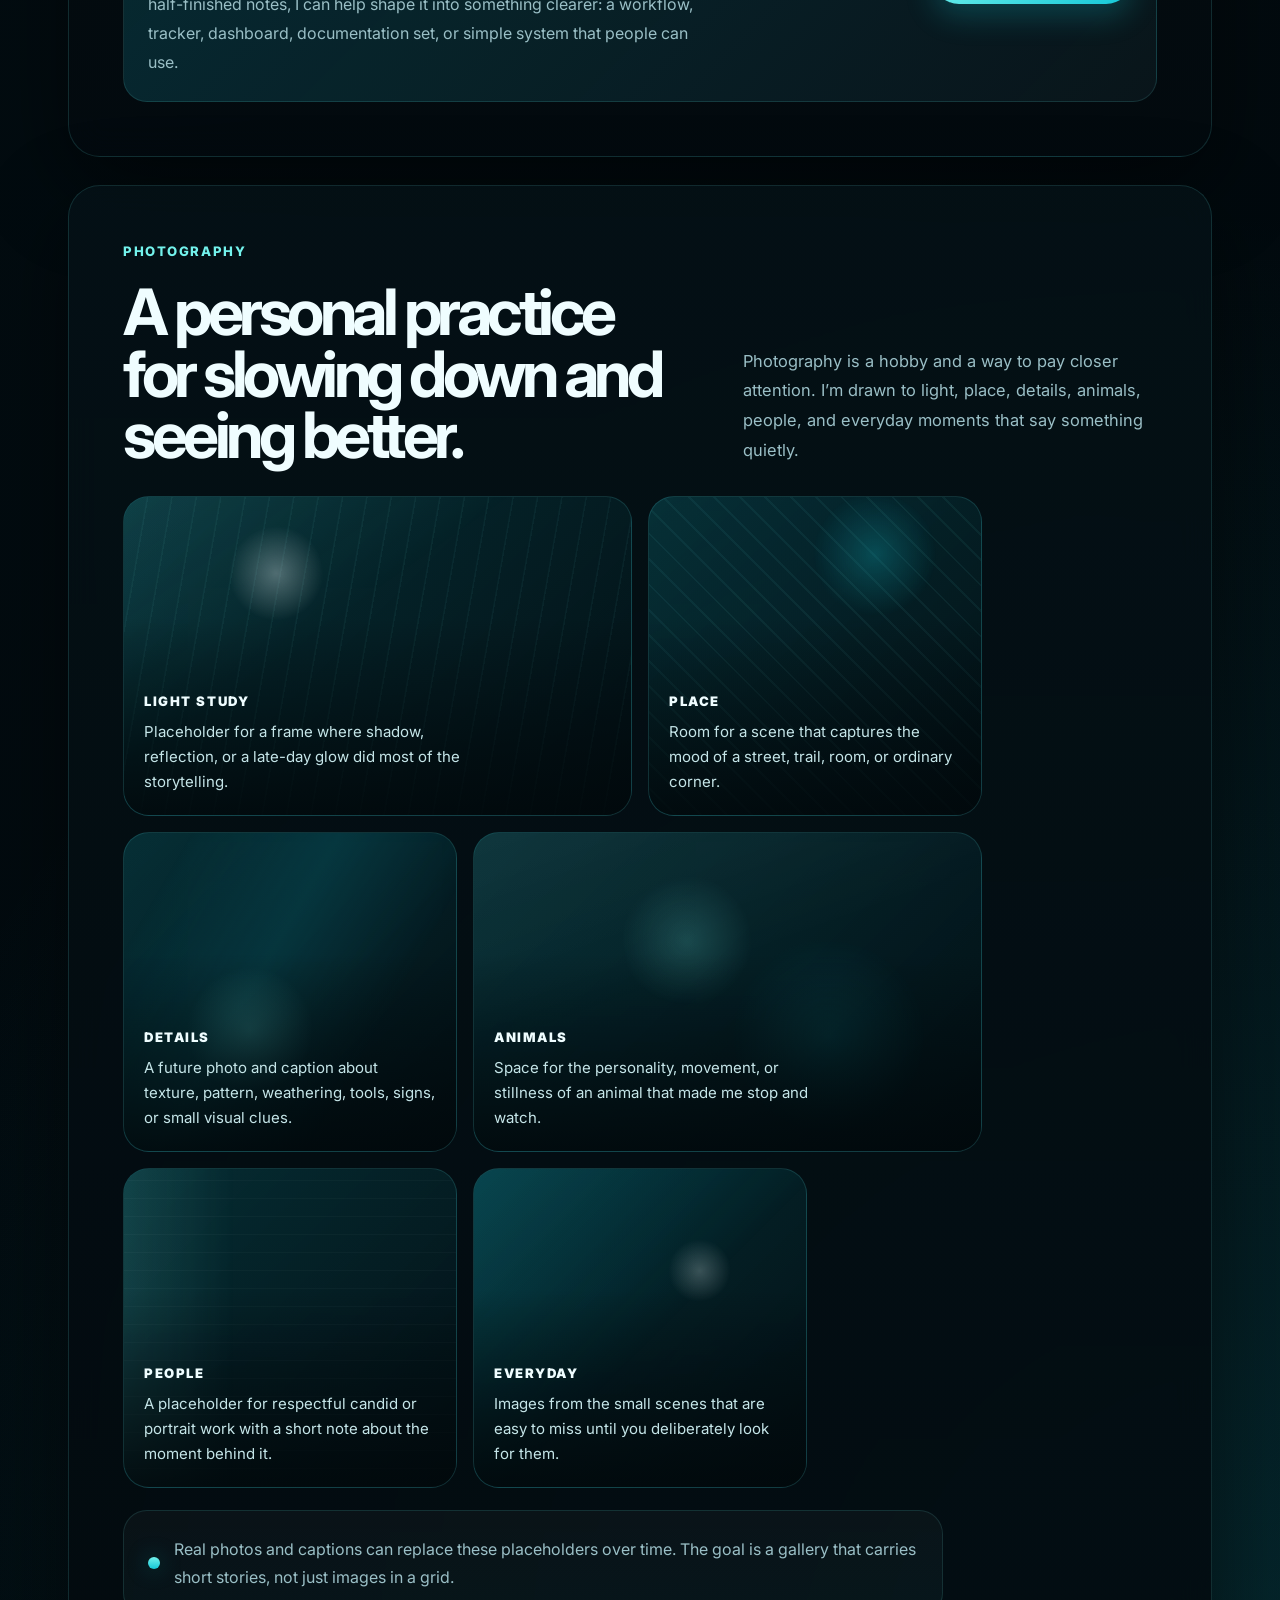
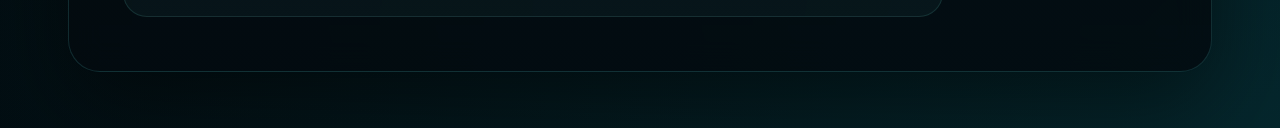
==== commit f776316b: "Expand portfolio site structure" ====
--- a/index.html
+++ b/index.html
@@ -3,10 +3,10 @@
   <head>
     <meta charset="UTF-8" />
     <meta name="viewport" content="width=device-width, initial-scale=1.0" />
-    <title>Chris Rouse | Built by Chris</title>
+    <title>Chris Rouse | chrisrouse.me</title>
     <meta
       name="description"
-      content="Chris Rouse's portfolio for systems and operations work, personal story, and photography."
+      content="A living portfolio from Chris Rouse covering systems thinking, operations design, process improvement, technical growth, and photography."
     />
     <link rel="preconnect" href="https://fonts.googleapis.com" />
     <link rel="preconnect" href="https://fonts.gstatic.com" crossorigin />
@@ -17,161 +17,208 @@
     <link rel="stylesheet" href="styles.css" />
   </head>
   <body>
-    <header class="site-header" aria-label="Primary navigation">
+    <header class="site-header">
       <a class="site-mark" href="#home" aria-label="Chris Rouse home">
         <img src="assets/logo.png" alt="" />
         <span>chrisrouse.me</span>
       </a>
-      <nav class="site-nav">
+
+      <input class="nav-toggle" type="checkbox" id="nav-toggle" aria-label="Toggle navigation menu" />
+      <label class="nav-toggle-label" for="nav-toggle">
+        <span></span>
+        <span></span>
+        <span></span>
+      </label>
+
+      <nav class="site-nav" aria-label="Primary navigation">
         <a href="#home">Home</a>
         <a href="#about">About</a>
+        <a href="#systems">Systems &amp; Operations</a>
         <a href="#photography">Photography</a>
-        <a href="#systems">Systems &amp; Operations</a>
       </nav>
     </header>
 
     <main class="site-shell">
       <section class="hero home-hero" id="home" aria-labelledby="home-title">
-        <div class="section-kicker">Built by Chris</div>
         <div class="home-layout">
-          <div>
-            <p class="eyebrow">Portfolio · Systems · Photography · Story</p>
-            <h1 id="home-title">A portfolio for what I build, notice, and make better.</h1>
+          <div class="hero-copy">
+            <p class="eyebrow">Systems · Operations · Code · Photography</p>
+            <h1 id="home-title">A living portfolio for how I think, build, document, and notice patterns.</h1>
             <p class="lede">
-              I’m Chris Rouse: a systems thinker, operations problem-solver, and curious maker. This site is the umbrella for my professional work, the experiences that shaped me, and the creative experiments I’m picking up along the way.
-            </p>
-            <div class="cta-row">
-              <a class="button button-primary" href="#systems">Explore my systems work</a>
-              <a class="button button-secondary" href="#about">Get to know me</a>
-            </div>
-          </div>
-
-          <div class="intro-card">
+              I’m Chris Rouse. This site captures multiple sides of my work and interests: systems thinking, operations design, process improvement, technical and coding growth, and photography as creative observation.
+            </p>
+            <p>
+              It is not just a resume. It is a place to gather how I turn messy work into clearer systems, how I keep learning technical tools, and how I pay attention to the details that shape a place, process, or moment.
+            </p>
+            <div class="cta-row" aria-label="Featured portfolio paths">
+              <a class="button button-primary" href="#systems">Explore systems work</a>
+              <a class="button button-secondary" href="#photography">View photography</a>
+            </div>
+          </div>
+
+          <aside class="intro-card" aria-label="Portfolio themes">
             <img class="intro-logo" src="assets/logo.png" alt="Built by Chris logo" />
-            <p>
-              The common thread: I like finding the signal in the noise, making practical systems, and helping people move through work with more clarity.
-            </p>
-          </div>
+            <div class="theme-list">
+              <span>Find the signal</span>
+              <span>Clarify the handoff</span>
+              <span>Build the habit</span>
+              <span>Notice the pattern</span>
+            </div>
+          </aside>
         </div>
       </section>
 
       <section class="content-section" id="about" aria-labelledby="about-title">
         <div class="section-heading">
           <p class="eyebrow">About</p>
-          <h2 id="about-title">Who I am, where I’ve been, and what makes me me.</h2>
-          <p>
-            I’m drawn to the places where people, process, and technology meet. My path has given me a practical eye for what works in the real world, not just what looks tidy in a diagram.
-          </p>
-        </div>
-
-        <div class="about-grid">
-          <article class="story-card story-card-featured">
-            <h3>Human first</h3>
-            <p>
-              I pay attention to how systems feel to the people using them. Good operations should reduce stress, remove ambiguity, and make the next right step easier to see.
-            </p>
-          </article>
-          <article class="story-card">
-            <h3>Built from experience</h3>
-            <p>
-              I’ve learned by working close to the details: inventory, workflows, handoffs, tools, and the small decisions that determine whether a process actually sticks.
-            </p>
-          </article>
-          <article class="story-card">
-            <h3>Curious by default</h3>
-            <p>
-              Whether I’m improving an operation or framing a photo, I’m usually asking the same questions: what matters here, what’s missing, and how can this be clearer?
-            </p>
-          </article>
-        </div>
+          <h2 id="about-title">A practical path through people, places, processes, and tools.</h2>
+          <p>
+            My story has moved through operations, facilities, security, vendor coordination, systems work, and coding. The common thread is curiosity about how things connect and a steady preference for making work easier to understand.
+          </p>
+        </div>
+
+        <div class="story-layout">
+          <article class="story-panel story-panel-large">
+            <h3>How I work</h3>
+            <p>
+              I tend to start close to the ground: what people are actually doing, where the handoffs break, what information is missing, and which tools create more confusion than clarity. From there, I look for the smallest useful system that can make the next step obvious.
+            </p>
+            <p>
+              That perspective comes from real-world environments where operations are rarely clean on day one. Facilities needs, security considerations, vendors, inventory, schedules, documentation, and people all overlap. I enjoy turning those moving pieces into something more stable and usable.
+            </p>
+          </article>
+
+          <div class="story-stack" aria-label="About highlights">
+            <article class="story-card">
+              <h3>Connected thinking</h3>
+              <p>I like tracing how one decision affects another, from a spreadsheet field to a vendor workflow to the person waiting on the result.</p>
+            </article>
+            <article class="story-card">
+              <h3>Grounded systems</h3>
+              <p>I care less about buzzwords and more about whether a process survives a busy day, a messy handoff, or a new person learning it.</p>
+            </article>
+            <article class="story-card">
+              <h3>Technical growth</h3>
+              <p>Coding has become another way to practice clarity: breaking problems down, testing assumptions, and building tools that fit the work.</p>
+            </article>
+          </div>
+        </div>
+      </section>
+
+      <section class="content-section systems-section" id="systems" aria-labelledby="systems-title">
+        <div class="section-heading split-heading">
+          <div>
+            <p class="eyebrow">Systems &amp; Operations</p>
+            <h2 id="systems-title">Turning messy operations into usable systems.</h2>
+          </div>
+          <p>
+            This is the showcase area for projects, tools, and case studies from operations work: the practical systems that keep teams moving and reduce friction in the background.
+          </p>
+        </div>
+
+        <div class="systems-grid">
+          <article class="system-card system-card-featured">
+            <span class="card-kicker">Featured project placeholder</span>
+            <h3>Inventory and asset visibility</h3>
+            <p>
+              A future case study space for tracking what exists, where it lives, who owns it, and what needs attention before small gaps become large operational problems.
+            </p>
+            <ul>
+              <li>Inventory structure and field definitions</li>
+              <li>Status tracking and restock signals</li>
+              <li>Documentation for repeatable upkeep</li>
+            </ul>
+          </article>
+
+          <article class="system-card">
+            <span class="card-kicker">Workflow</span>
+            <h3>Vendor coordination</h3>
+            <p>Room for examples of cleaner intake, follow-up, scheduling, quote tracking, and communication loops with outside partners.</p>
+          </article>
+          <article class="system-card">
+            <span class="card-kicker">Facilities</span>
+            <h3>Facility operations</h3>
+            <p>Space to document recurring maintenance, site needs, inspections, task ownership, and escalation paths.</p>
+          </article>
+          <article class="system-card">
+            <span class="card-kicker">Documentation</span>
+            <h3>Process playbooks</h3>
+            <p>Examples can include SOPs, checklists, onboarding notes, decision logs, and practical guides people can actually use.</p>
+          </article>
+          <article class="system-card">
+            <span class="card-kicker">Automation</span>
+            <h3>Dashboards and task tracking</h3>
+            <p>Placeholder for dashboards, lightweight automations, ticket views, metrics, and status reports that make work visible.</p>
+          </article>
+        </div>
+
+        <aside class="cta-panel" aria-label="Systems and operations call to action">
+          <div>
+            <p class="eyebrow">Need help?</p>
+            <h3>For people or small teams with operations that feel too scattered.</h3>
+            <p>
+              If your process is living across memory, messages, spreadsheets, and half-finished notes, I can help shape it into something clearer: a workflow, tracker, dashboard, documentation set, or simple system that people can use.
+            </p>
+          </div>
+          <a class="button button-primary" href="mailto:hello@chrisrouse.me">Start a conversation</a>
+        </aside>
       </section>
 
       <section class="content-section" id="photography" aria-labelledby="photography-title">
-        <div class="section-heading">
-          <p class="eyebrow">Photography</p>
-          <h2 id="photography-title">A new hobby for slowing down and seeing better.</h2>
-          <p>
-            Photography is my newest creative outlet. I’m using it as a way to practice attention: noticing light, texture, movement, and the quiet details I might otherwise walk past.
-          </p>
-        </div>
-
-        <div class="photo-grid" aria-label="Photography collection preview">
+        <div class="section-heading split-heading">
+          <div>
+            <p class="eyebrow">Photography</p>
+            <h2 id="photography-title">A personal practice for slowing down and seeing better.</h2>
+          </div>
+          <p>
+            Photography is a hobby and a way to pay closer attention. I’m drawn to light, place, details, animals, people, and everyday moments that say something quietly.
+          </p>
+        </div>
+
+        <div class="photo-grid" aria-label="Photography gallery placeholders">
           <article class="photo-card photo-card-one">
-            <span>Light</span>
+            <div>
+              <span>Light study</span>
+              <p>Placeholder for a frame where shadow, reflection, or a late-day glow did most of the storytelling.</p>
+            </div>
           </article>
           <article class="photo-card photo-card-two">
-            <span>Texture</span>
+            <div>
+              <span>Place</span>
+              <p>Room for a scene that captures the mood of a street, trail, room, or ordinary corner.</p>
+            </div>
           </article>
           <article class="photo-card photo-card-three">
-            <span>Motion</span>
+            <div>
+              <span>Details</span>
+              <p>A future photo and caption about texture, pattern, weathering, tools, signs, or small visual clues.</p>
+            </div>
+          </article>
+          <article class="photo-card photo-card-four">
+            <div>
+              <span>Animals</span>
+              <p>Space for the personality, movement, or stillness of an animal that made me stop and watch.</p>
+            </div>
+          </article>
+          <article class="photo-card photo-card-five">
+            <div>
+              <span>People</span>
+              <p>A placeholder for respectful candid or portrait work with a short note about the moment behind it.</p>
+            </div>
+          </article>
+          <article class="photo-card photo-card-six">
+            <div>
+              <span>Everyday</span>
+              <p>Images from the small scenes that are easy to miss until you deliberately look for them.</p>
+            </div>
           </article>
         </div>
 
         <div class="status-card photo-note">
           <span class="status-dot" aria-hidden="true"></span>
           <p>
-            Gallery coming next: selected shots, short notes on what caught my eye, and the lessons I’m learning as I build the habit.
-          </p>
-        </div>
-      </section>
-
-      <section class="hero systems-hero" id="systems" aria-labelledby="systems-title">
-        <header class="topbar">
-          <span class="site-tag">Systems &amp; Operations</span>
-          <span class="brand-chip">Built by Chris</span>
-        </header>
-
-        <div class="hero-layout">
-          <div class="hero-copy">
-            <p class="eyebrow">System Design · Process Improvements · Enabling Growth</p>
-            <h2 id="systems-title" class="hero-title">Systems that actually work.</h2>
-            <p class="lede">
-              If your systems feel messy, disconnected, or harder than they should be, that’s the kind of problem I solve.
-            </p>
-
-            <div class="cta-row">
-              <a class="button button-primary" href="mailto:hello@chrisrouse.me">Let’s fix what’s not working</a>
-              <a class="button button-secondary" href="#photography">See what I’m noticing</a>
-            </div>
-
-            <div class="status-card">
-              <span class="status-dot" aria-hidden="true"></span>
-              <p>Now in progress: building out case studies, tools, and systems that show how I solve real operational problems.</p>
-            </div>
-
-            <div class="feature-grid">
-              <article>
-                <h3>What I build</h3>
-                <p>Systems, workflows, and tools designed to reduce friction and bring clarity to how work actually gets done. From inventory and operations to process design and automation.</p>
-              </article>
-              <article>
-                <h3>How I approach it</h3>
-                <p>Systems-minded and human-centered. Built to be clear, usable, and resilient in real-world environments, not just look good on paper.</p>
-              </article>
-            </div>
-          </div>
-
-          <div class="hero-visual" aria-label="Built by Chris brand visuals">
-            <div class="visual-frame">
-              <img class="brand-watermark" src="assets/logo.png" alt="" />
-
-              <div class="logo-card">
-                <img class="logo-test" src="assets/logo.png" alt="Built by Chris logo" />
-              </div>
-
-              <div class="metric-card metric-card-top">
-                <span class="metric-label">Human-centered</span>
-                <strong>Empathy-driven, usability focused</strong>
-              </div>
-
-              <div class="metric-card metric-card-bottom">
-                <span class="metric-label">Systems-minded</span>
-                <strong>Designing systems that actually work</strong>
-              </div>
-
-              <img class="headshot" src="assets/headshot.png" alt="Chris wearing a teal shirt" />
-            </div>
-          </div>
+            Real photos and captions can replace these placeholders over time. The goal is a gallery that carries short stories, not just images in a grid.
+          </p>
         </div>
       </section>
     </main>
--- a/styles.css
+++ b/styles.css
@@ -2,17 +2,20 @@
   color-scheme: dark;
   --bg: #031015;
   --bg-deep: #02080c;
-  --panel: rgba(4, 19, 26, 0.82);
+  --panel: rgba(4, 19, 26, 0.84);
   --panel-strong: rgba(5, 24, 32, 0.94);
   --line: rgba(103, 242, 238, 0.14);
-  --line-strong: rgba(103, 242, 238, 0.24);
+  --line-strong: rgba(103, 242, 238, 0.28);
   --text: #effdff;
   --muted: #9abfc6;
+  --muted-strong: #c5e5e8;
   --accent: #14c7d7;
   --accent-strong: #73f2ec;
   --accent-soft: rgba(20, 199, 215, 0.14);
   --accent-glow: rgba(20, 199, 215, 0.35);
   --shadow: 0 30px 90px rgba(0, 0, 0, 0.48);
+  --radius-large: 32px;
+  --radius-card: 24px;
 }
 
 * {
@@ -30,8 +33,8 @@
   font-family: 'Inter', system-ui, -apple-system, BlinkMacSystemFont, 'Segoe UI', sans-serif;
   color: var(--text);
   background:
-    radial-gradient(circle at top left, rgba(20, 199, 215, 0.12), transparent 28%),
-    radial-gradient(circle at 78% 22%, rgba(115, 242, 236, 0.12), transparent 24%),
+    radial-gradient(circle at top left, rgba(20, 199, 215, 0.13), transparent 28%),
+    radial-gradient(circle at 78% 18%, rgba(115, 242, 236, 0.1), transparent 24%),
     radial-gradient(circle at bottom right, rgba(20, 199, 215, 0.16), transparent 30%),
     linear-gradient(140deg, var(--bg), var(--bg-deep));
 }
@@ -49,8 +52,17 @@
 }
 
 img {
+  display: block;
   max-width: 100%;
-  display: block;
+}
+
+a {
+  color: inherit;
+}
+
+p {
+  color: var(--muted);
+  line-height: 1.8;
 }
 
 .site-header {
@@ -58,7 +70,6 @@
   top: 18px;
   z-index: 10;
   display: flex;
-  flex-wrap: wrap;
   gap: 16px;
   align-items: center;
   justify-content: space-between;
@@ -67,14 +78,13 @@
   padding: 12px;
   border: 1px solid var(--line);
   border-radius: 999px;
-  background: rgba(3, 13, 18, 0.78);
+  background: rgba(3, 13, 18, 0.8);
   box-shadow: 0 18px 60px rgba(0, 0, 0, 0.32);
   backdrop-filter: blur(18px);
 }
 
 .site-mark,
 .site-nav a {
-  color: var(--text);
   text-decoration: none;
 }
 
@@ -84,10 +94,12 @@
   align-items: center;
   padding: 6px 14px 6px 8px;
   border-radius: 999px;
+  color: var(--text);
   font-size: 0.78rem;
   font-weight: 900;
   letter-spacing: 0.08em;
   text-transform: uppercase;
+  white-space: nowrap;
 }
 
 .site-mark img {
@@ -110,7 +122,7 @@
   color: var(--muted);
   font-size: 0.88rem;
   font-weight: 800;
-  transition: color 180ms ease, border-color 180ms ease, background 180ms ease;
+  transition: color 180ms ease, border-color 180ms ease, background 180ms ease, transform 180ms ease;
 }
 
 .site-nav a:hover,
@@ -118,6 +130,21 @@
   color: var(--text);
   border-color: var(--line-strong);
   background: rgba(255, 255, 255, 0.04);
+  transform: translateY(-1px);
+}
+
+.nav-toggle {
+  position: absolute;
+  inline-size: 1px;
+  block-size: 1px;
+  overflow: hidden;
+  clip: rect(0 0 0 0);
+  clip-path: inset(50%);
+  white-space: nowrap;
+}
+
+.nav-toggle-label {
+  display: none;
 }
 
 .site-shell {
@@ -134,7 +161,7 @@
 .content-section {
   width: 100%;
   border: 1px solid var(--line);
-  border-radius: 32px;
+  border-radius: var(--radius-large);
   background: linear-gradient(180deg, rgba(4, 17, 22, 0.92), rgba(3, 10, 15, 0.86));
   box-shadow: var(--shadow);
   backdrop-filter: blur(16px);
@@ -142,11 +169,11 @@
 }
 
 .hero {
-  padding: 28px;
+  padding: clamp(30px, 5vw, 64px);
 }
 
 .home-hero {
-  min-height: 72vh;
+  min-height: 76vh;
   display: grid;
   align-items: center;
 }
@@ -155,158 +182,84 @@
   padding: clamp(28px, 5vw, 54px);
 }
 
-.section-kicker,
-.topbar {
-  margin-bottom: 28px;
-}
-
-.section-kicker {
-  display: inline-flex;
+.home-layout,
+.story-layout,
+.split-heading,
+.cta-panel {
+  display: grid;
+  gap: clamp(24px, 4vw, 44px);
+}
+
+.home-layout {
+  grid-template-columns: minmax(0, 1.1fr) minmax(280px, 0.55fr);
   align-items: center;
-  min-height: 42px;
-  padding: 0 16px;
-  border: 1px solid var(--line-strong);
-  border-radius: 999px;
-  background: linear-gradient(180deg, rgba(18, 68, 79, 0.88), rgba(8, 45, 53, 0.9));
-  box-shadow: inset 0 0 0 1px rgba(115, 242, 236, 0.06), 0 12px 36px rgba(20, 199, 215, 0.12);
-  font-size: 0.8rem;
-  font-weight: 800;
-  letter-spacing: 0.08em;
-  text-transform: uppercase;
-}
-
-.home-layout {
-  display: grid;
-  grid-template-columns: minmax(0, 1.1fr) minmax(280px, 0.55fr);
-  gap: 32px;
-  align-items: center;
-}
-
-.intro-card {
-  position: relative;
-  min-height: 360px;
-  display: grid;
-  align-content: end;
-  gap: 26px;
-  padding: 30px;
-  border: 1px solid var(--line);
-  border-radius: 28px;
-  background:
-    radial-gradient(circle at 50% 22%, rgba(115, 242, 236, 0.18), transparent 34%),
-    linear-gradient(180deg, rgba(7, 31, 39, 0.9), rgba(4, 16, 22, 0.92));
-  overflow: hidden;
-}
-
-.intro-card::before {
-  content: '';
-  position: absolute;
-  inset: 18px;
-  border: 1px solid rgba(115, 242, 236, 0.08);
-  border-radius: 22px;
-}
-
-.intro-logo {
-  position: relative;
-  width: min(78%, 260px);
-  margin: 0 auto;
-  filter: drop-shadow(0 0 26px rgba(115, 242, 236, 0.24));
-}
-
-.intro-card p {
-  position: relative;
-  margin: 0;
-  color: var(--muted);
-  line-height: 1.7;
-}
-
-.topbar {
-  display: flex;
-  flex-wrap: wrap;
-  gap: 12px;
-  align-items: center;
-}
-
-.site-tag,
-.brand-chip {
-  display: inline-flex;
-  align-items: center;
-  min-height: 42px;
-  padding: 0 16px;
-  border-radius: 999px;
-  font-size: 0.8rem;
-  font-weight: 800;
-  letter-spacing: 0.08em;
-  text-transform: uppercase;
-}
-
-.site-tag {
-  color: var(--accent-strong);
-}
-
-.brand-chip {
-  border: 1px solid var(--line-strong);
-  background: linear-gradient(180deg, rgba(18, 68, 79, 0.88), rgba(8, 45, 53, 0.9));
-  box-shadow: inset 0 0 0 1px rgba(115, 242, 236, 0.06), 0 12px 36px rgba(20, 199, 215, 0.12);
-}
-
-.hero-layout {
-  display: grid;
-  grid-template-columns: minmax(0, 1fr) minmax(360px, 0.9fr);
-  gap: 36px;
-  align-items: center;
-}
-
-.eyebrow {
+}
+
+.story-layout {
+  grid-template-columns: minmax(0, 1.08fr) minmax(280px, 0.92fr);
+}
+
+.split-heading,
+.cta-panel {
+  grid-template-columns: minmax(0, 1fr) minmax(280px, 0.72fr);
+  align-items: end;
+}
+
+.eyebrow,
+.card-kicker {
   margin: 0 0 18px;
   color: var(--accent-strong);
   font-size: 0.82rem;
-  font-weight: 700;
+  font-weight: 800;
   letter-spacing: 0.12em;
   text-transform: uppercase;
 }
 
 h1,
-.hero-title,
 .section-heading h2 {
   margin: 0;
+  max-width: 13ch;
   line-height: 0.96;
   letter-spacing: -0.07em;
 }
 
 h1 {
-  max-width: 12ch;
-  font-size: clamp(3.4rem, 8vw, 6.4rem);
-}
-
-.hero-title {
-  max-width: 10ch;
-  font-size: clamp(3.4rem, 8vw, 6.4rem);
+  font-size: clamp(3.15rem, 7.2vw, 6.2rem);
+}
+
+.section-heading h2 {
+  font-size: clamp(2.4rem, 5vw, 4.4rem);
 }
 
 .section-heading {
-  max-width: 780px;
-  margin-bottom: 26px;
-}
-
-.section-heading h2 {
-  max-width: 13ch;
-  font-size: clamp(2.4rem, 5vw, 4.4rem);
-}
-
-.section-heading p:not(.eyebrow) {
-  max-width: 70ch;
-  margin: 20px 0 0;
+  max-width: 100%;
+  margin-bottom: 30px;
+}
+
+.section-heading > p,
+.split-heading > p {
+  max-width: 66ch;
+  margin: 0;
   color: var(--muted);
   font-size: 1.03rem;
   line-height: 1.8;
 }
 
+.section-heading:not(.split-heading) > p:not(.eyebrow) {
+  margin-top: 20px;
+}
+
 .lede {
-  max-width: 60ch;
+  max-width: 62ch;
   margin: 24px 0 0;
-  color: var(--muted);
+  color: var(--muted-strong);
   font-size: 1.08rem;
   line-height: 1.8;
+}
+
+.hero-copy > p:not(.eyebrow, .lede) {
+  max-width: 64ch;
+  margin: 18px 0 0;
 }
 
 .cta-row {
@@ -324,7 +277,7 @@
   padding: 0 20px;
   border-radius: 999px;
   text-decoration: none;
-  font-weight: 700;
+  font-weight: 800;
   transition: transform 180ms ease, border-color 180ms ease, background 180ms ease, color 180ms ease;
 }
 
@@ -345,21 +298,169 @@
   background: rgba(255, 255, 255, 0.02);
 }
 
+.intro-card,
+.story-panel,
+.story-card,
+.system-card,
+.cta-panel,
+.status-card {
+  border: 1px solid rgba(115, 242, 236, 0.12);
+  background: linear-gradient(180deg, rgba(255, 255, 255, 0.03), rgba(115, 242, 236, 0.045));
+}
+
+.intro-card {
+  position: relative;
+  min-height: 410px;
+  display: grid;
+  align-content: space-between;
+  gap: 28px;
+  padding: 30px;
+  border-radius: 28px;
+  background:
+    radial-gradient(circle at 50% 22%, rgba(115, 242, 236, 0.2), transparent 34%),
+    linear-gradient(180deg, rgba(7, 31, 39, 0.9), rgba(4, 16, 22, 0.92));
+  overflow: hidden;
+}
+
+.intro-card::before {
+  content: '';
+  position: absolute;
+  inset: 18px;
+  border: 1px solid rgba(115, 242, 236, 0.08);
+  border-radius: 22px;
+}
+
+.intro-logo,
+.theme-list {
+  position: relative;
+}
+
+.intro-logo {
+  width: min(76%, 260px);
+  margin: 0 auto;
+  filter: drop-shadow(0 0 26px rgba(115, 242, 236, 0.24));
+}
+
+.theme-list {
+  display: grid;
+  gap: 10px;
+}
+
+.theme-list span {
+  display: flex;
+  align-items: center;
+  min-height: 42px;
+  padding: 0 14px;
+  border: 1px solid rgba(115, 242, 236, 0.12);
+  border-radius: 999px;
+  color: var(--muted-strong);
+  background: rgba(2, 12, 17, 0.44);
+  font-size: 0.92rem;
+  font-weight: 700;
+}
+
+.story-panel,
+.story-card,
+.system-card {
+  border-radius: var(--radius-card);
+}
+
+.story-panel {
+  padding: clamp(24px, 4vw, 36px);
+  background:
+    radial-gradient(circle at top right, rgba(20, 199, 215, 0.16), transparent 36%),
+    linear-gradient(180deg, rgba(255, 255, 255, 0.035), rgba(115, 242, 236, 0.055));
+}
+
+.story-panel h3,
+.story-card h3,
+.system-card h3,
+.cta-panel h3 {
+  margin: 0 0 12px;
+  font-size: 1.18rem;
+}
+
+.story-panel p,
+.story-card p,
+.system-card p,
+.cta-panel p {
+  margin: 0;
+}
+
+.story-panel p + p {
+  margin-top: 16px;
+}
+
+.story-stack,
+.systems-grid,
+.photo-grid {
+  display: grid;
+  gap: 16px;
+}
+
+.story-card,
+.system-card {
+  padding: 22px;
+}
+
+.systems-section {
+  background:
+    radial-gradient(circle at 82% 12%, rgba(20, 199, 215, 0.11), transparent 30%),
+    linear-gradient(180deg, rgba(4, 17, 22, 0.94), rgba(3, 10, 15, 0.88));
+}
+
+.systems-grid {
+  grid-template-columns: repeat(4, minmax(0, 1fr));
+}
+
+.system-card-featured {
+  grid-column: span 2;
+  grid-row: span 2;
+  background:
+    radial-gradient(circle at top left, rgba(115, 242, 236, 0.16), transparent 34%),
+    linear-gradient(180deg, rgba(255, 255, 255, 0.04), rgba(115, 242, 236, 0.06));
+}
+
+.card-kicker {
+  display: block;
+  margin-bottom: 12px;
+  font-size: 0.72rem;
+}
+
+.system-card ul {
+  margin: 18px 0 0;
+  padding-left: 20px;
+  color: var(--muted-strong);
+  line-height: 1.8;
+}
+
+.cta-panel,
+.status-card {
+  margin-top: 22px;
+  padding: 24px;
+  border-radius: var(--radius-card);
+}
+
+.cta-panel {
+  align-items: center;
+  background:
+    linear-gradient(135deg, rgba(20, 199, 215, 0.15), rgba(255, 255, 255, 0.025)),
+    rgba(4, 18, 24, 0.82);
+}
+
+.cta-panel .button {
+  justify-self: end;
+}
+
 .status-card {
   display: flex;
   gap: 14px;
   align-items: center;
-  margin-top: 32px;
-  padding: 18px 20px;
-  border-radius: 20px;
-  border: 1px solid var(--line);
-  background: linear-gradient(180deg, rgba(10, 31, 38, 0.72), rgba(5, 17, 22, 0.75));
+  max-width: 780px;
 }
 
 .status-card p {
   margin: 0;
-  color: var(--muted);
-  line-height: 1.7;
 }
 
 .status-dot {
@@ -371,51 +472,8 @@
   box-shadow: 0 0 22px var(--accent-glow);
 }
 
-.feature-grid,
-.about-grid,
 .photo-grid {
-  display: grid;
-  gap: 16px;
-}
-
-.feature-grid {
-  grid-template-columns: repeat(2, minmax(0, 1fr));
-  margin-top: 22px;
-}
-
-.about-grid {
-  grid-template-columns: 1.15fr repeat(2, minmax(0, 1fr));
-}
-
-.feature-grid article,
-.story-card {
-  padding: 22px;
-  border-radius: 22px;
-  border: 1px solid rgba(115, 242, 236, 0.1);
-  background: linear-gradient(180deg, rgba(255, 255, 255, 0.025), rgba(115, 242, 236, 0.04));
-}
-
-.story-card-featured {
-  background:
-    radial-gradient(circle at top right, rgba(20, 199, 215, 0.18), transparent 36%),
-    linear-gradient(180deg, rgba(255, 255, 255, 0.035), rgba(115, 242, 236, 0.055));
-}
-
-.feature-grid h3,
-.story-card h3 {
-  margin: 0 0 10px;
-  font-size: 1rem;
-}
-
-.feature-grid p,
-.story-card p {
-  margin: 0;
-  color: var(--muted);
-  line-height: 1.75;
-}
-
-.photo-grid {
-  grid-template-columns: 1.2fr 0.9fr 0.9fr;
+  grid-template-columns: repeat(6, minmax(0, 1fr));
 }
 
 .photo-card {
@@ -423,6 +481,7 @@
   min-height: 320px;
   display: flex;
   align-items: flex-end;
+  grid-column: span 2;
   padding: 20px;
   border: 1px solid var(--line);
   border-radius: 26px;
@@ -430,6 +489,11 @@
   background: linear-gradient(135deg, rgba(20, 199, 215, 0.18), rgba(3, 16, 21, 0.9));
 }
 
+.photo-card:nth-child(1),
+.photo-card:nth-child(4) {
+  grid-column: span 3;
+}
+
 .photo-card::before {
   content: '';
   position: absolute;
@@ -437,6 +501,13 @@
   opacity: 0.75;
 }
 
+.photo-card::after {
+  content: '';
+  position: absolute;
+  inset: 38% 0 0;
+  background: linear-gradient(180deg, transparent, rgba(1, 8, 11, 0.88));
+}
+
 .photo-card-one::before {
   background:
     radial-gradient(circle at 30% 24%, rgba(239, 253, 255, 0.42), transparent 11%),
@@ -456,9 +527,31 @@
     linear-gradient(120deg, transparent 12%, rgba(20, 199, 215, 0.16) 42%, transparent 72%);
 }
 
-.photo-card span {
+.photo-card-four::before {
+  background:
+    radial-gradient(circle at 42% 34%, rgba(115, 242, 236, 0.24), transparent 18%),
+    radial-gradient(circle at 70% 64%, rgba(20, 199, 215, 0.18), transparent 24%),
+    linear-gradient(160deg, rgba(255, 255, 255, 0.06), transparent 48%);
+}
+
+.photo-card-five::before {
+  background:
+    linear-gradient(90deg, rgba(115, 242, 236, 0.16), transparent 34%),
+    repeating-linear-gradient(0deg, rgba(255, 255, 255, 0.04) 0 1px, transparent 1px 18px);
+}
+
+.photo-card-six::before {
+  background:
+    radial-gradient(circle at 68% 32%, rgba(239, 253, 255, 0.3), transparent 10%),
+    linear-gradient(135deg, rgba(20, 199, 215, 0.22), transparent 55%);
+}
+
+.photo-card div {
   position: relative;
   z-index: 1;
+}
+
+.photo-card span {
   color: var(--text);
   font-size: 0.82rem;
   font-weight: 900;
@@ -466,157 +559,104 @@
   text-transform: uppercase;
 }
 
+.photo-card p {
+  max-width: 36ch;
+  margin: 10px 0 0;
+  color: var(--muted-strong);
+  font-size: 0.94rem;
+  line-height: 1.65;
+}
+
 .photo-note {
-  max-width: 760px;
-}
-
-.hero-visual {
-  min-width: 0;
-}
-
-.visual-frame {
-  position: relative;
-  min-height: 680px;
-  border-radius: 30px;
-  border: 1px solid var(--line);
-  background:
-    radial-gradient(circle at 80% 16%, rgba(115, 242, 236, 0.14), transparent 20%),
-    linear-gradient(180deg, rgba(6, 25, 32, 0.95), rgba(3, 12, 18, 0.9));
-  overflow: hidden;
-}
-
-.visual-frame::before {
-  content: '';
-  position: absolute;
-  inset: 0;
-  background-image:
-    linear-gradient(rgba(115, 242, 236, 0.05) 1px, transparent 1px),
-    linear-gradient(90deg, rgba(115, 242, 236, 0.05) 1px, transparent 1px);
-  background-size: 64px 64px;
-  opacity: 0.55;
-}
-
-.visual-frame::after {
-  content: '';
-  position: absolute;
-  inset: auto 12% 5% 12%;
-  height: 90px;
-  border-radius: 50%;
-  background: radial-gradient(circle, rgba(20, 199, 215, 0.3), rgba(20, 199, 215, 0));
-  filter: blur(16px);
-}
-
-.brand-watermark {
-  position: absolute;
-  top: 9%;
-  right: 5%;
-  width: min(46%, 250px);
-  opacity: 0.15;
-  filter: drop-shadow(0 0 28px rgba(115, 242, 236, 0.28));
-}
-
-.logo-card,
-.metric-card {
-  position: absolute;
-  z-index: 2;
-  border: 1px solid var(--line);
-  background: rgba(5, 22, 29, 0.78);
-  backdrop-filter: blur(14px);
-  box-shadow: 0 16px 50px rgba(0, 0, 0, 0.26);
-}
-
-.logo-card {
-  top: 38px;
-  left: 34px;
-  width: 136px;
-  aspect-ratio: 1;
-  padding: 18px;
-  border-radius: 26px;
-}
-
-.logo-card img {
-  width: 100%;
-  height: 100%;
-  object-fit: contain;
-  filter: drop-shadow(0 0 20px rgba(115, 242, 236, 0.22));
-}
-
-.metric-card {
-  max-width: 230px;
-  padding: 16px 18px;
-  border-radius: 18px;
-}
-
-.metric-card-top {
-  top: 66px;
-  right: 28px;
-}
-
-.metric-card-bottom {
-  bottom: 34px;
-  left: 28px;
-}
-
-.metric-label {
-  display: block;
-  margin-bottom: 8px;
-  color: var(--accent-strong);
-  font-size: 0.76rem;
-  font-weight: 700;
-  letter-spacing: 0.1em;
-  text-transform: uppercase;
-}
-
-.metric-card strong {
-  display: block;
-  line-height: 1.45;
-}
-
-.headshot {
-  position: absolute;
-  z-index: 1;
-  bottom: 0;
-  left: 50%;
-  width: min(94%, 700px);
-  transform: translateX(-42%);
-  filter: drop-shadow(0 28px 44px rgba(0, 0, 0, 0.28));
+  max-width: 820px;
 }
 
 @media (max-width: 1080px) {
   .home-layout,
-  .hero-layout,
-  .about-grid,
-  .photo-grid {
+  .story-layout,
+  .split-heading,
+  .cta-panel {
     grid-template-columns: 1fr;
   }
 
-  .hero-copy {
-    order: 1;
-  }
-
-  .hero-visual {
-    order: 2;
-  }
-}
-
-@media (max-width: 720px) {
+  .systems-grid {
+    grid-template-columns: repeat(2, minmax(0, 1fr));
+  }
+
+  .cta-panel .button {
+    justify-self: start;
+  }
+}
+
+@media (max-width: 780px) {
   html {
-    scroll-padding-top: 170px;
+    scroll-padding-top: 92px;
   }
 
   .site-header {
     width: calc(100% - 32px);
     top: 12px;
+    display: grid;
+    grid-template-columns: 1fr auto;
     border-radius: 24px;
   }
 
+  .nav-toggle-label {
+    display: inline-grid;
+    gap: 5px;
+    align-content: center;
+    justify-content: center;
+    width: 44px;
+    height: 44px;
+    border: 1px solid var(--line-strong);
+    border-radius: 14px;
+    background: rgba(255, 255, 255, 0.04);
+    cursor: pointer;
+  }
+
+  .nav-toggle-label span {
+    display: block;
+    width: 20px;
+    height: 2px;
+    border-radius: 999px;
+    background: var(--accent-strong);
+    transition: transform 180ms ease, opacity 180ms ease;
+  }
+
   .site-nav {
-    justify-content: flex-start;
+    grid-column: 1 / -1;
+    display: grid;
+    gap: 8px;
+    max-height: 0;
+    overflow: hidden;
+    transition: max-height 220ms ease, padding-top 220ms ease;
   }
 
   .site-nav a {
-    padding: 9px 10px;
-    font-size: 0.78rem;
+    min-width: 0;
+    padding: 12px 14px;
+    background: rgba(255, 255, 255, 0.025);
+  }
+
+  .site-nav a:first-child {
+    margin-top: 0;
+  }
+
+  .nav-toggle:checked ~ .site-nav {
+    max-height: 320px;
+    padding-top: 8px;
+  }
+
+  .nav-toggle:checked + .nav-toggle-label span:nth-child(1) {
+    transform: translateY(7px) rotate(45deg);
+  }
+
+  .nav-toggle:checked + .nav-toggle-label span:nth-child(2) {
+    opacity: 0;
+  }
+
+  .nav-toggle:checked + .nav-toggle-label span:nth-child(3) {
+    transform: translateY(-7px) rotate(-45deg);
   }
 
   .site-shell {
@@ -625,61 +665,42 @@
 
   .hero,
   .content-section {
-    padding: 20px;
     border-radius: 24px;
   }
 
-  .feature-grid {
+  .systems-grid,
+  .photo-grid {
     grid-template-columns: 1fr;
   }
 
-  .visual-frame {
-    min-height: 520px;
-  }
-
-  .logo-card {
-    width: 104px;
-    left: 18px;
-    top: 18px;
-    border-radius: 20px;
-  }
-
-  .metric-card {
-    position: absolute;
-    max-width: 190px;
-    padding: 14px 16px;
-  }
-
-  .metric-card-top {
-    top: 26px;
-    right: 18px;
-  }
-
-  .metric-card-bottom {
-    left: 18px;
-    bottom: 18px;
-  }
-
-  .headshot {
-    width: min(104%, 560px);
-    transform: translateX(-45%);
+  .system-card-featured,
+  .photo-card,
+  .photo-card:nth-child(1),
+  .photo-card:nth-child(4) {
+    grid-column: auto;
   }
 }
 
 @media (max-width: 560px) {
+  .site-mark span {
+    max-width: 152px;
+    overflow: hidden;
+    text-overflow: ellipsis;
+  }
+
   h1,
-  .hero-title {
-    max-width: none;
-    font-size: clamp(2.8rem, 18vw, 4.1rem);
-  }
-
   .section-heading h2 {
     max-width: none;
-    font-size: clamp(2.2rem, 14vw, 3.2rem);
+    font-size: clamp(2.65rem, 15vw, 4.05rem);
   }
 
   .lede {
     font-size: 1rem;
+  }
+
+  .cta-row,
+  .button {
+    width: 100%;
   }
 
   .intro-card,
@@ -687,21 +708,10 @@
     min-height: 260px;
   }
 
-  .visual-frame {
-    min-height: 460px;
-  }
-
-  .brand-watermark {
-    top: 18%;
-    right: -4%;
-    width: 170px;
-  }
-
-  .metric-card {
-    max-width: 160px;
-  }
-
-  .metric-card strong {
-    font-size: 0.95rem;
-  }
-}
+  .story-card,
+  .system-card,
+  .cta-panel,
+  .status-card {
+    padding: 20px;
+  }
+}
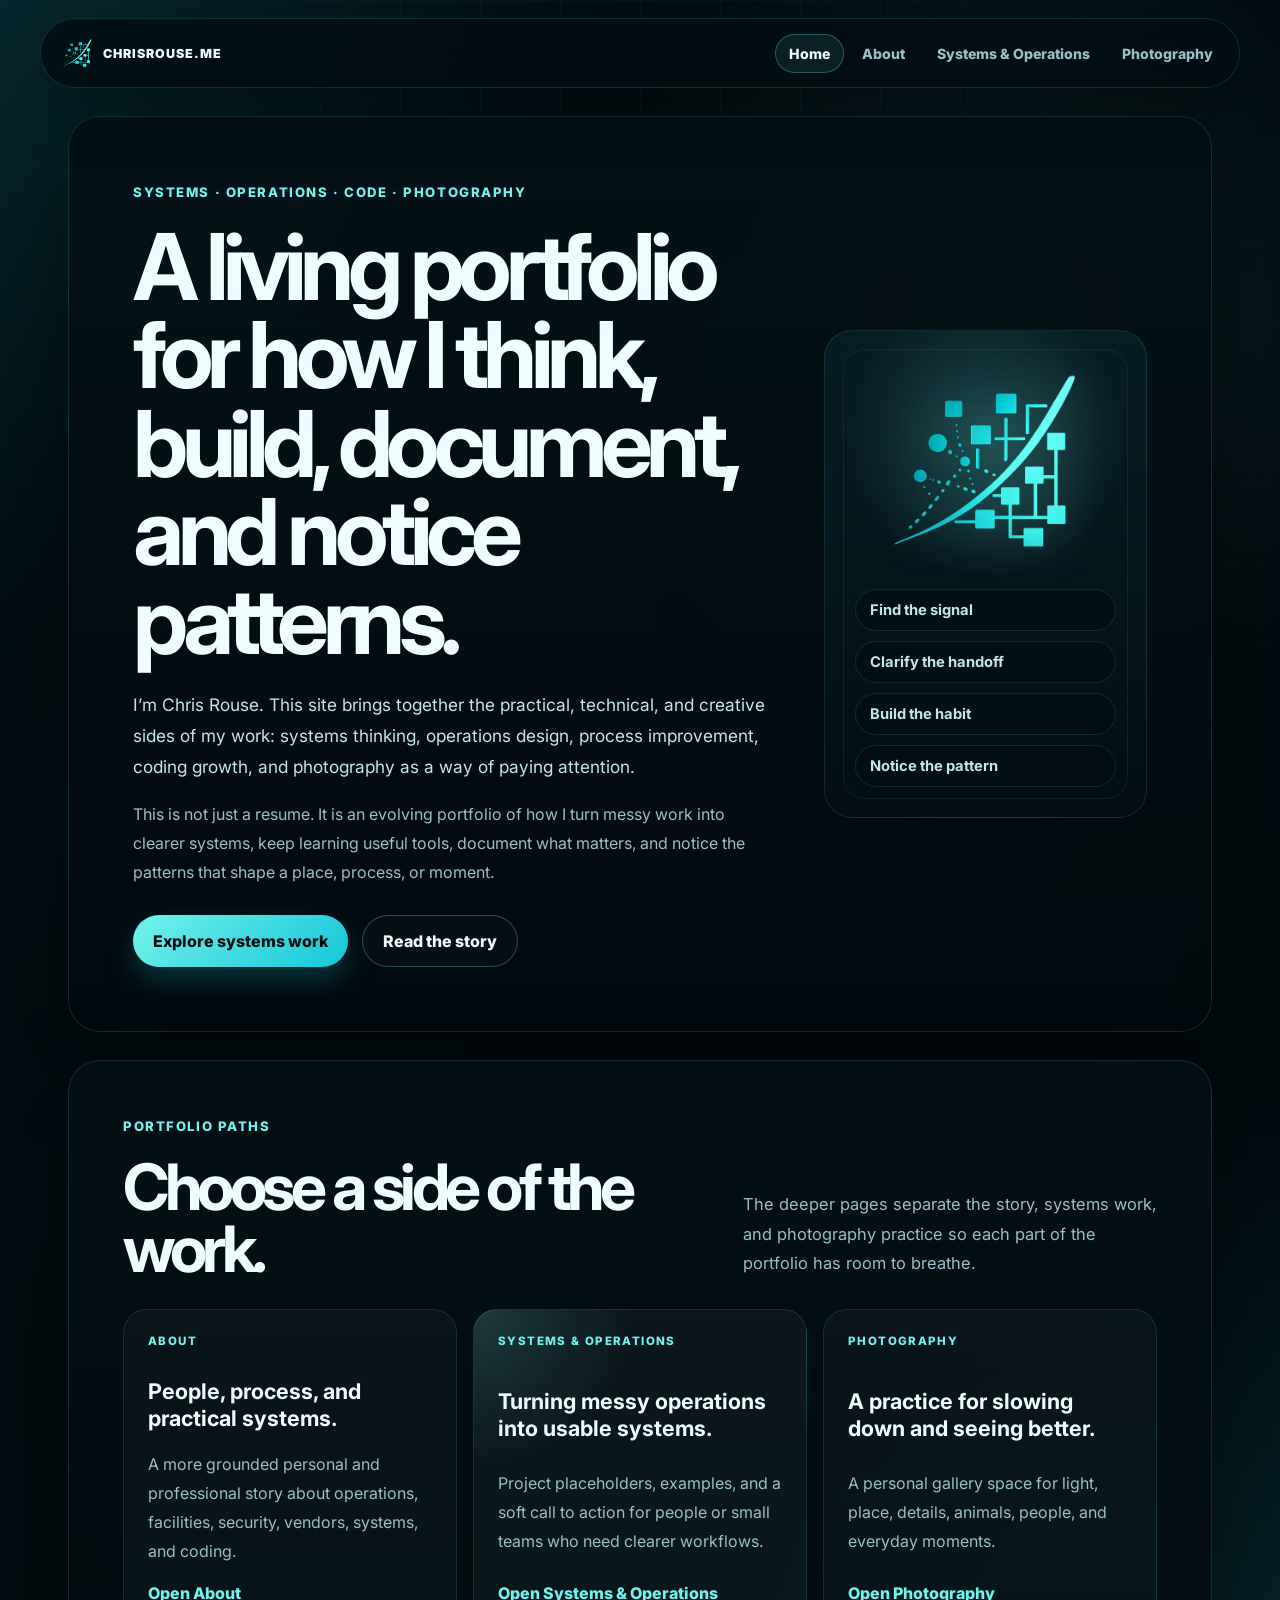
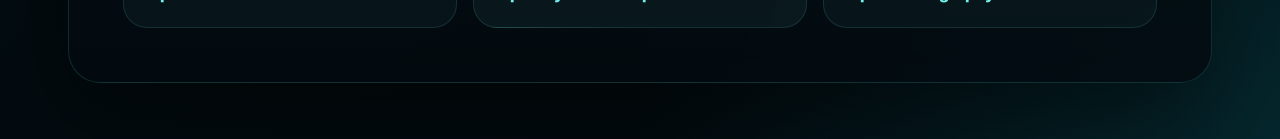
==== commit 755b3fa6: "Split portfolio into routed pages" ====
--- a/index.html
+++ b/index.html
@@ -6,7 +6,7 @@
     <title>Chris Rouse | chrisrouse.me</title>
     <meta
       name="description"
-      content="A living portfolio from Chris Rouse covering systems thinking, operations design, process improvement, technical growth, and photography."
+      content="The home page for Chris Rouse's living portfolio across systems thinking, operations design, technical growth, and photography."
     />
     <link rel="preconnect" href="https://fonts.googleapis.com" />
     <link rel="preconnect" href="https://fonts.gstatic.com" crossorigin />
@@ -14,12 +14,12 @@
       href="https://fonts.googleapis.com/css2?family=Inter:wght@400;500;600;700;800;900&display=swap"
       rel="stylesheet"
     />
-    <link rel="stylesheet" href="styles.css" />
+    <link rel="stylesheet" href="/styles.css" />
   </head>
-  <body>
+  <body class="home-page">
     <header class="site-header">
-      <a class="site-mark" href="#home" aria-label="Chris Rouse home">
-        <img src="assets/logo.png" alt="" />
+      <a class="site-mark" href="/" aria-label="Chris Rouse home">
+        <img src="/assets/logo.png" alt="" />
         <span>chrisrouse.me</span>
       </a>
 
@@ -31,33 +31,33 @@
       </label>
 
       <nav class="site-nav" aria-label="Primary navigation">
-        <a href="#home">Home</a>
-        <a href="#about">About</a>
-        <a href="#systems">Systems &amp; Operations</a>
-        <a href="#photography">Photography</a>
+        <a href="/" aria-current="page">Home</a>
+        <a href="/about">About</a>
+        <a href="/systems-operations">Systems &amp; Operations</a>
+        <a href="/photography">Photography</a>
       </nav>
     </header>
 
     <main class="site-shell">
-      <section class="hero home-hero" id="home" aria-labelledby="home-title">
+      <section class="hero home-hero" aria-labelledby="home-title">
         <div class="home-layout">
           <div class="hero-copy">
             <p class="eyebrow">Systems · Operations · Code · Photography</p>
             <h1 id="home-title">A living portfolio for how I think, build, document, and notice patterns.</h1>
             <p class="lede">
-              I’m Chris Rouse. This site captures multiple sides of my work and interests: systems thinking, operations design, process improvement, technical and coding growth, and photography as creative observation.
+              I’m Chris Rouse. This site brings together the practical, technical, and creative sides of my work: systems thinking, operations design, process improvement, coding growth, and photography as a way of paying attention.
             </p>
             <p>
-              It is not just a resume. It is a place to gather how I turn messy work into clearer systems, how I keep learning technical tools, and how I pay attention to the details that shape a place, process, or moment.
+              This is not just a resume. It is an evolving portfolio of how I turn messy work into clearer systems, keep learning useful tools, document what matters, and notice the patterns that shape a place, process, or moment.
             </p>
             <div class="cta-row" aria-label="Featured portfolio paths">
-              <a class="button button-primary" href="#systems">Explore systems work</a>
-              <a class="button button-secondary" href="#photography">View photography</a>
+              <a class="button button-primary" href="/systems-operations">Explore systems work</a>
+              <a class="button button-secondary" href="/about">Read the story</a>
             </div>
           </div>
 
           <aside class="intro-card" aria-label="Portfolio themes">
-            <img class="intro-logo" src="assets/logo.png" alt="Built by Chris logo" />
+            <img class="intro-logo" src="/assets/logo.png" alt="Built by Chris logo" />
             <div class="theme-list">
               <span>Find the signal</span>
               <span>Clarify the handoff</span>
@@ -68,157 +68,36 @@
         </div>
       </section>
 
-      <section class="content-section" id="about" aria-labelledby="about-title">
-        <div class="section-heading">
-          <p class="eyebrow">About</p>
-          <h2 id="about-title">A practical path through people, places, processes, and tools.</h2>
+      <section class="content-section" aria-labelledby="portfolio-title">
+        <div class="section-heading split-heading">
+          <div>
+            <p class="eyebrow">Portfolio paths</p>
+            <h2 id="portfolio-title">Choose a side of the work.</h2>
+          </div>
           <p>
-            My story has moved through operations, facilities, security, vendor coordination, systems work, and coding. The common thread is curiosity about how things connect and a steady preference for making work easier to understand.
+            The deeper pages separate the story, systems work, and photography practice so each part of the portfolio has room to breathe.
           </p>
         </div>
 
-        <div class="story-layout">
-          <article class="story-panel story-panel-large">
-            <h3>How I work</h3>
-            <p>
-              I tend to start close to the ground: what people are actually doing, where the handoffs break, what information is missing, and which tools create more confusion than clarity. From there, I look for the smallest useful system that can make the next step obvious.
-            </p>
-            <p>
-              That perspective comes from real-world environments where operations are rarely clean on day one. Facilities needs, security considerations, vendors, inventory, schedules, documentation, and people all overlap. I enjoy turning those moving pieces into something more stable and usable.
-            </p>
+        <div class="path-grid">
+          <article class="path-card">
+            <span class="card-kicker">About</span>
+            <h3>People, process, and practical systems.</h3>
+            <p>A more grounded personal and professional story about operations, facilities, security, vendors, systems, and coding.</p>
+            <a href="/about">Open About</a>
           </article>
-
-          <div class="story-stack" aria-label="About highlights">
-            <article class="story-card">
-              <h3>Connected thinking</h3>
-              <p>I like tracing how one decision affects another, from a spreadsheet field to a vendor workflow to the person waiting on the result.</p>
-            </article>
-            <article class="story-card">
-              <h3>Grounded systems</h3>
-              <p>I care less about buzzwords and more about whether a process survives a busy day, a messy handoff, or a new person learning it.</p>
-            </article>
-            <article class="story-card">
-              <h3>Technical growth</h3>
-              <p>Coding has become another way to practice clarity: breaking problems down, testing assumptions, and building tools that fit the work.</p>
-            </article>
-          </div>
-        </div>
-      </section>
-
-      <section class="content-section systems-section" id="systems" aria-labelledby="systems-title">
-        <div class="section-heading split-heading">
-          <div>
-            <p class="eyebrow">Systems &amp; Operations</p>
-            <h2 id="systems-title">Turning messy operations into usable systems.</h2>
-          </div>
-          <p>
-            This is the showcase area for projects, tools, and case studies from operations work: the practical systems that keep teams moving and reduce friction in the background.
-          </p>
-        </div>
-
-        <div class="systems-grid">
-          <article class="system-card system-card-featured">
-            <span class="card-kicker">Featured project placeholder</span>
-            <h3>Inventory and asset visibility</h3>
-            <p>
-              A future case study space for tracking what exists, where it lives, who owns it, and what needs attention before small gaps become large operational problems.
-            </p>
-            <ul>
-              <li>Inventory structure and field definitions</li>
-              <li>Status tracking and restock signals</li>
-              <li>Documentation for repeatable upkeep</li>
-            </ul>
+          <article class="path-card path-card-featured">
+            <span class="card-kicker">Systems &amp; Operations</span>
+            <h3>Turning messy operations into usable systems.</h3>
+            <p>Project placeholders, examples, and a soft call to action for people or small teams who need clearer workflows.</p>
+            <a href="/systems-operations">Open Systems &amp; Operations</a>
           </article>
-
-          <article class="system-card">
-            <span class="card-kicker">Workflow</span>
-            <h3>Vendor coordination</h3>
-            <p>Room for examples of cleaner intake, follow-up, scheduling, quote tracking, and communication loops with outside partners.</p>
+          <article class="path-card">
+            <span class="card-kicker">Photography</span>
+            <h3>A practice for slowing down and seeing better.</h3>
+            <p>A personal gallery space for light, place, details, animals, people, and everyday moments.</p>
+            <a href="/photography">Open Photography</a>
           </article>
-          <article class="system-card">
-            <span class="card-kicker">Facilities</span>
-            <h3>Facility operations</h3>
-            <p>Space to document recurring maintenance, site needs, inspections, task ownership, and escalation paths.</p>
-          </article>
-          <article class="system-card">
-            <span class="card-kicker">Documentation</span>
-            <h3>Process playbooks</h3>
-            <p>Examples can include SOPs, checklists, onboarding notes, decision logs, and practical guides people can actually use.</p>
-          </article>
-          <article class="system-card">
-            <span class="card-kicker">Automation</span>
-            <h3>Dashboards and task tracking</h3>
-            <p>Placeholder for dashboards, lightweight automations, ticket views, metrics, and status reports that make work visible.</p>
-          </article>
-        </div>
-
-        <aside class="cta-panel" aria-label="Systems and operations call to action">
-          <div>
-            <p class="eyebrow">Need help?</p>
-            <h3>For people or small teams with operations that feel too scattered.</h3>
-            <p>
-              If your process is living across memory, messages, spreadsheets, and half-finished notes, I can help shape it into something clearer: a workflow, tracker, dashboard, documentation set, or simple system that people can use.
-            </p>
-          </div>
-          <a class="button button-primary" href="mailto:hello@chrisrouse.me">Start a conversation</a>
-        </aside>
-      </section>
-
-      <section class="content-section" id="photography" aria-labelledby="photography-title">
-        <div class="section-heading split-heading">
-          <div>
-            <p class="eyebrow">Photography</p>
-            <h2 id="photography-title">A personal practice for slowing down and seeing better.</h2>
-          </div>
-          <p>
-            Photography is a hobby and a way to pay closer attention. I’m drawn to light, place, details, animals, people, and everyday moments that say something quietly.
-          </p>
-        </div>
-
-        <div class="photo-grid" aria-label="Photography gallery placeholders">
-          <article class="photo-card photo-card-one">
-            <div>
-              <span>Light study</span>
-              <p>Placeholder for a frame where shadow, reflection, or a late-day glow did most of the storytelling.</p>
-            </div>
-          </article>
-          <article class="photo-card photo-card-two">
-            <div>
-              <span>Place</span>
-              <p>Room for a scene that captures the mood of a street, trail, room, or ordinary corner.</p>
-            </div>
-          </article>
-          <article class="photo-card photo-card-three">
-            <div>
-              <span>Details</span>
-              <p>A future photo and caption about texture, pattern, weathering, tools, signs, or small visual clues.</p>
-            </div>
-          </article>
-          <article class="photo-card photo-card-four">
-            <div>
-              <span>Animals</span>
-              <p>Space for the personality, movement, or stillness of an animal that made me stop and watch.</p>
-            </div>
-          </article>
-          <article class="photo-card photo-card-five">
-            <div>
-              <span>People</span>
-              <p>A placeholder for respectful candid or portrait work with a short note about the moment behind it.</p>
-            </div>
-          </article>
-          <article class="photo-card photo-card-six">
-            <div>
-              <span>Everyday</span>
-              <p>Images from the small scenes that are easy to miss until you deliberately look for them.</p>
-            </div>
-          </article>
-        </div>
-
-        <div class="status-card photo-note">
-          <span class="status-dot" aria-hidden="true"></span>
-          <p>
-            Real photos and captions can replace these placeholders over time. The goal is a gallery that carries short stories, not just images in a grid.
-          </p>
         </div>
       </section>
     </main>
--- a/styles.css
+++ b/styles.css
@@ -23,7 +23,6 @@
 }
 
 html {
-  scroll-behavior: smooth;
   scroll-padding-top: 112px;
 }
 
@@ -715,3 +714,106 @@
     padding: 20px;
   }
 }
+
+.site-nav a[aria-current='page'] {
+  color: var(--text);
+  border-color: var(--line-strong);
+  background: rgba(115, 242, 236, 0.08);
+}
+
+.page-hero {
+  width: 100%;
+  padding: clamp(42px, 7vw, 82px);
+  border: 1px solid var(--line);
+  border-radius: var(--radius-large);
+  background:
+    radial-gradient(circle at 78% 20%, rgba(20, 199, 215, 0.16), transparent 32%),
+    linear-gradient(180deg, rgba(4, 17, 22, 0.94), rgba(3, 10, 15, 0.88));
+  box-shadow: var(--shadow);
+  backdrop-filter: blur(16px);
+  overflow: hidden;
+}
+
+.page-hero h1 {
+  max-width: 14ch;
+}
+
+.systems-page-hero,
+.photography-page-hero {
+  background:
+    radial-gradient(circle at 82% 16%, rgba(115, 242, 236, 0.14), transparent 28%),
+    radial-gradient(circle at 18% 86%, rgba(20, 199, 215, 0.12), transparent 26%),
+    linear-gradient(180deg, rgba(4, 17, 22, 0.94), rgba(3, 10, 15, 0.88));
+}
+
+.path-grid {
+  display: grid;
+  grid-template-columns: repeat(3, minmax(0, 1fr));
+  gap: 16px;
+}
+
+.path-card {
+  display: grid;
+  align-content: space-between;
+  gap: 18px;
+  min-height: 310px;
+  padding: 24px;
+  border: 1px solid rgba(115, 242, 236, 0.12);
+  border-radius: var(--radius-card);
+  background: linear-gradient(180deg, rgba(255, 255, 255, 0.03), rgba(115, 242, 236, 0.045));
+}
+
+.path-card-featured {
+  background:
+    radial-gradient(circle at top left, rgba(115, 242, 236, 0.16), transparent 34%),
+    linear-gradient(180deg, rgba(255, 255, 255, 0.04), rgba(115, 242, 236, 0.06));
+}
+
+.path-card h3 {
+  margin: 0;
+  font-size: 1.35rem;
+  line-height: 1.25;
+}
+
+.path-card p {
+  margin: 0;
+}
+
+.path-card a {
+  display: inline-flex;
+  width: fit-content;
+  color: var(--accent-strong);
+  font-weight: 800;
+  text-decoration: none;
+}
+
+.path-card a:hover,
+.path-card a:focus-visible {
+  text-decoration: underline;
+  text-underline-offset: 4px;
+}
+
+.story-panel h2,
+.cta-panel h2 {
+  margin: 0 0 16px;
+  max-width: 14ch;
+  font-size: clamp(2rem, 4vw, 3.4rem);
+  line-height: 1;
+  letter-spacing: -0.055em;
+}
+
+.no-top-margin {
+  margin-top: 0;
+}
+
+@media (max-width: 1080px) {
+  .path-grid {
+    grid-template-columns: 1fr;
+  }
+}
+
+@media (max-width: 780px) {
+  .page-hero {
+    border-radius: 24px;
+  }
+}
